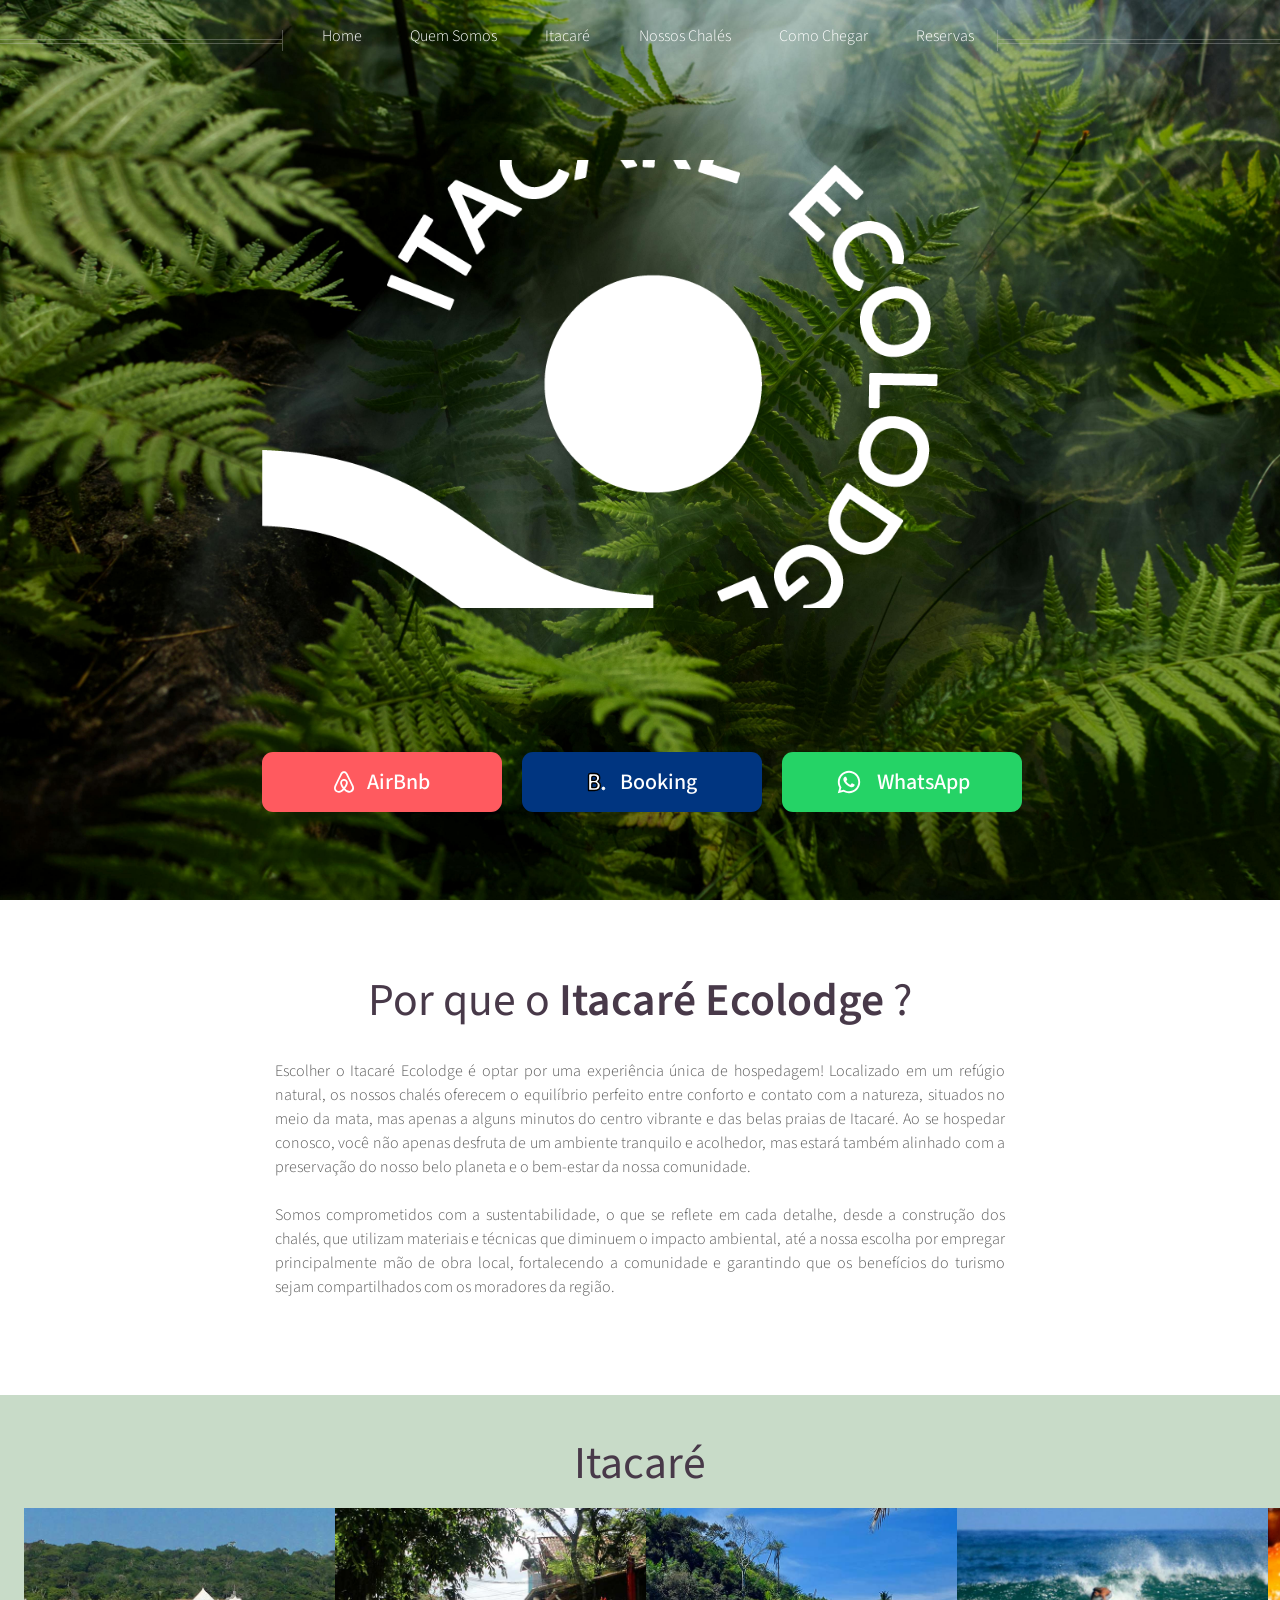
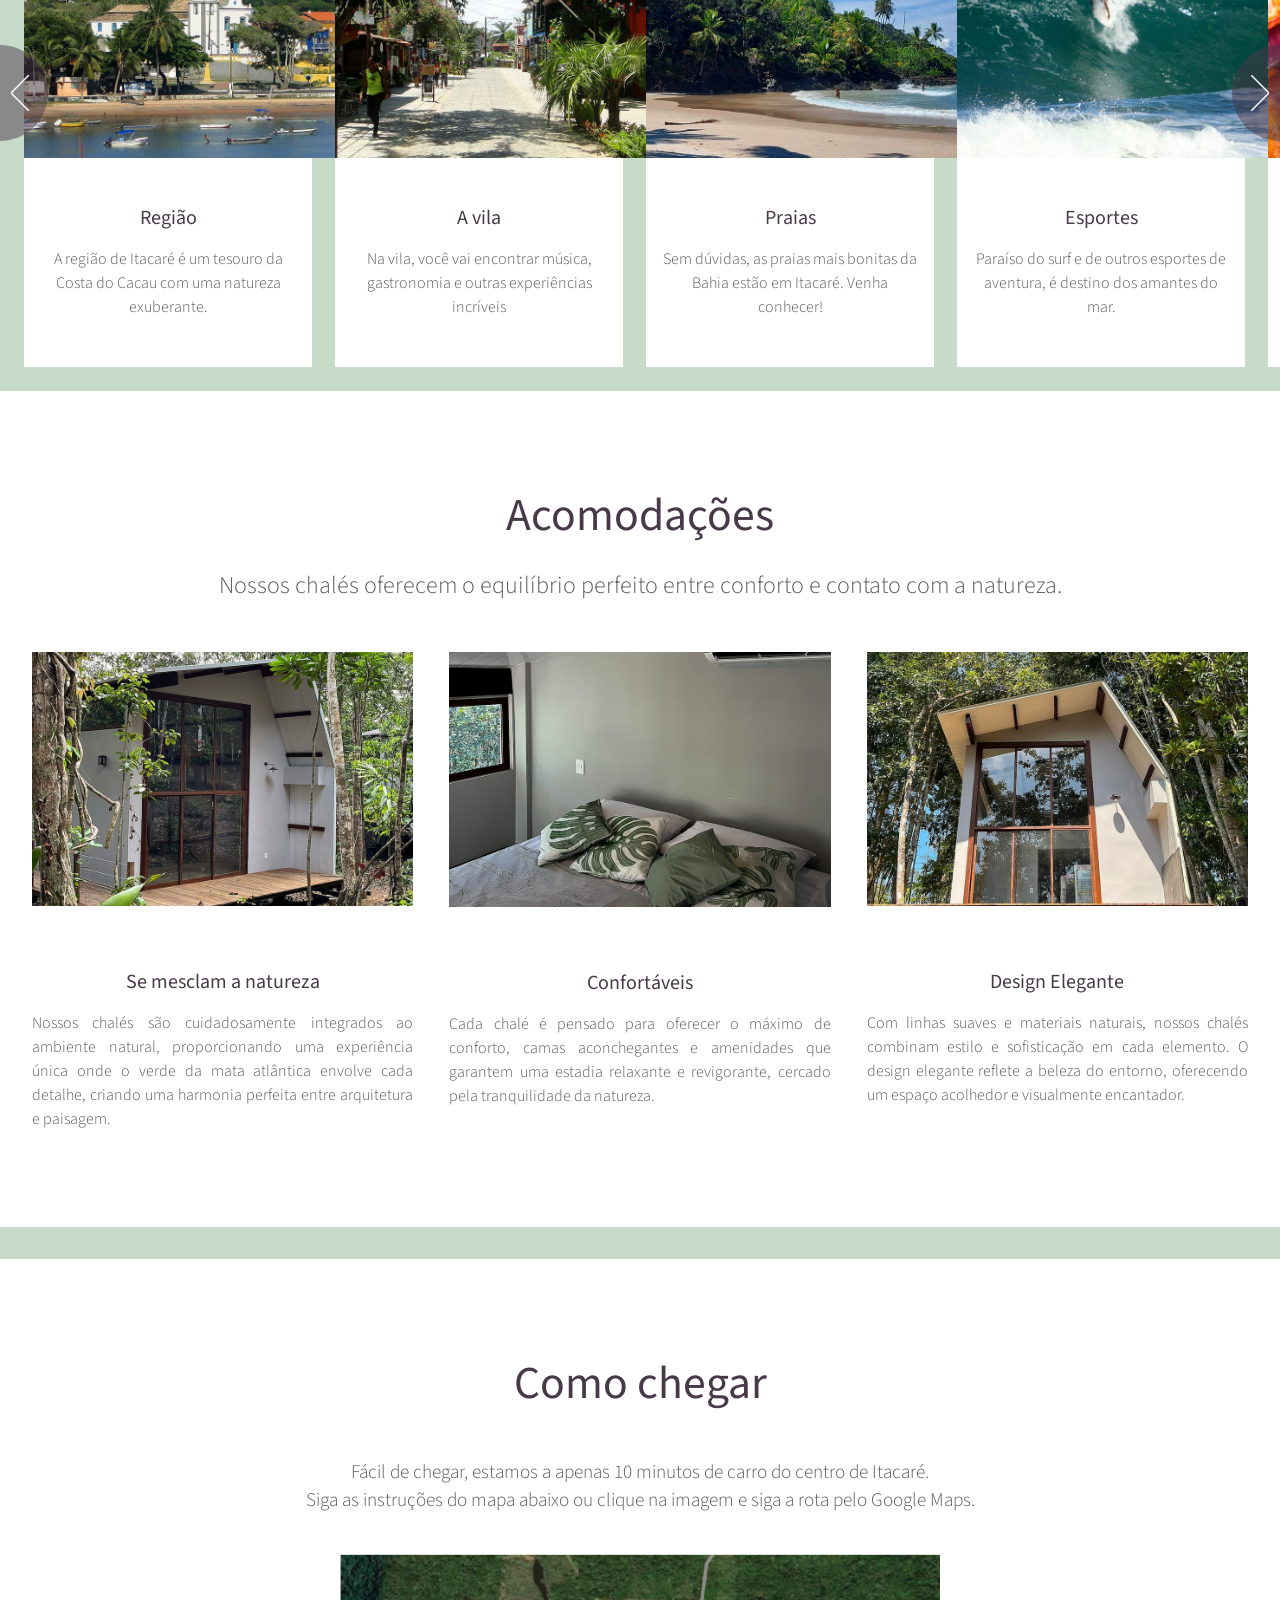
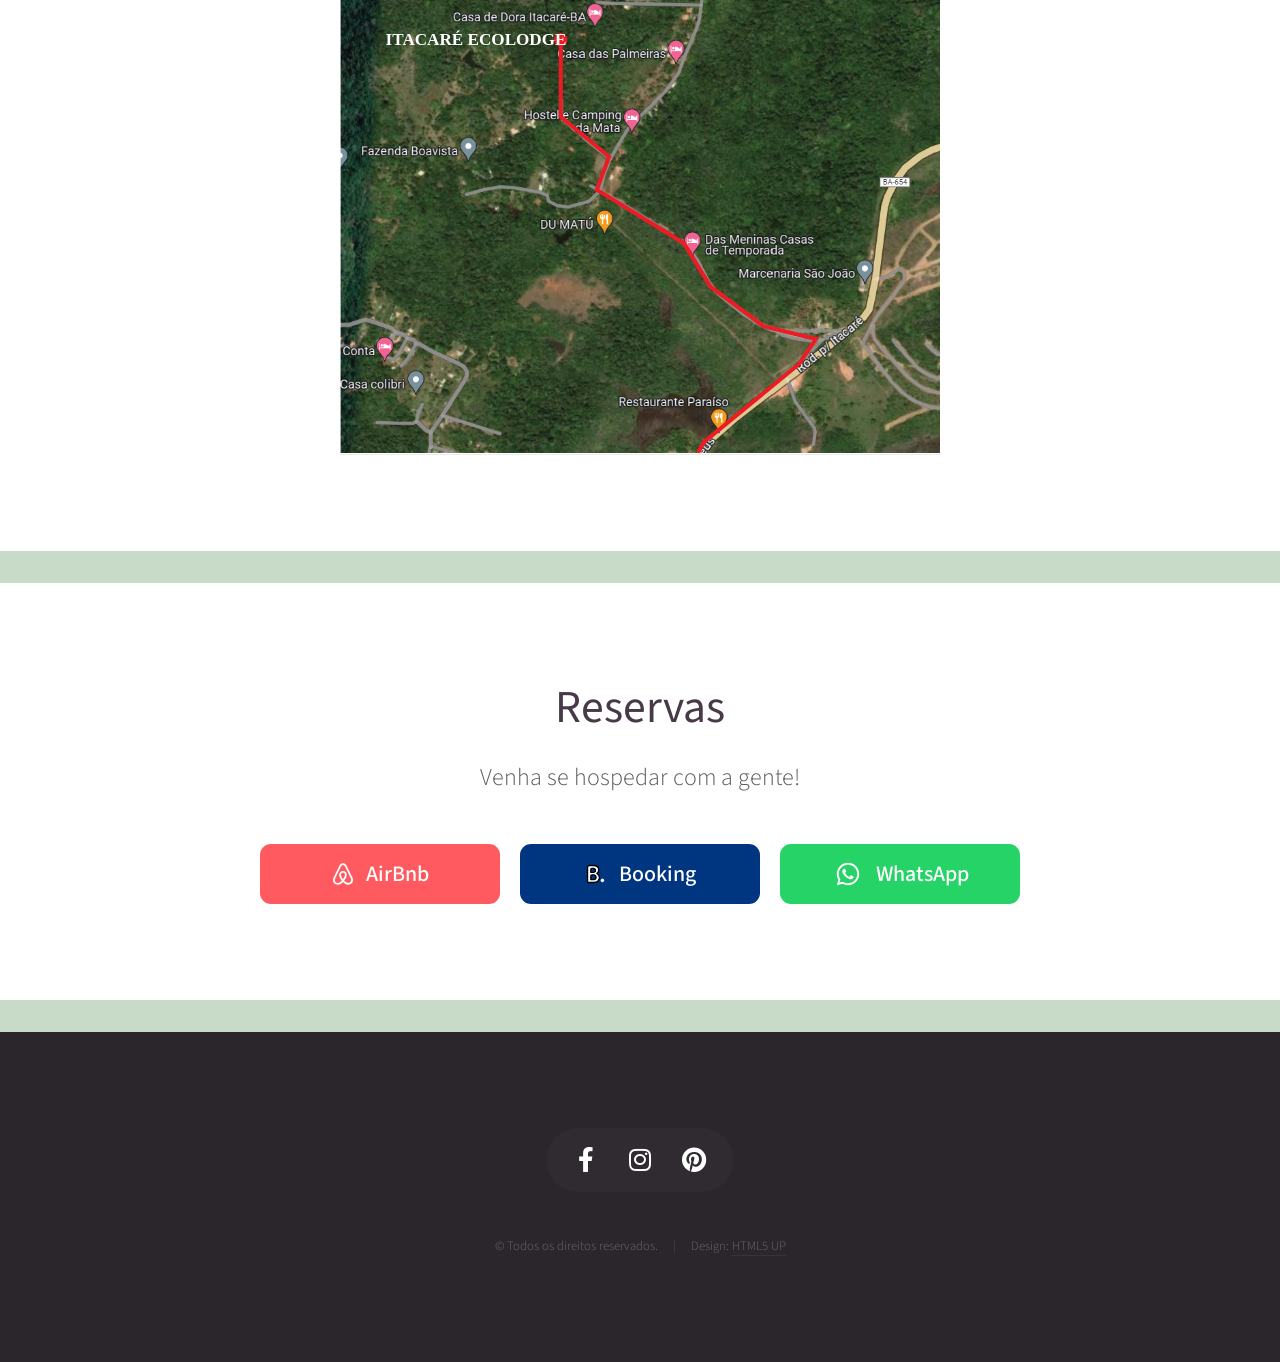
==== index.html @ 95504ebf "feature: added all buttons to the reservas section" ====
<!DOCTYPE HTML>
<!--
	Helios by HTML5 UP
	html5up.net | @ajlkn
	Free for personal and commercial use under the CCA 3.0 license (html5up.net/license)
-->
<html>
	<head>
		<meta charset="utf-8" />
    <meta name="viewport" content="width=device-width, initial-scale=1, user-scalable=no" />
    
    <!-- Metatags Open Graph -->
    <meta property="og:title" content="Itacaré Ecolodge" />
    <meta property="og:description" content="Dentro da mata, ao lado das praias mais lindas da Bahia." />
    <meta property="og:image" content="https://www.itacareecolodge.com.br/images/preview-image.jpg" />
    <meta property="og:url" content="https://www.itacareecolodge.com.br/" />
    <meta property="og:type" content="website" />
    
    <!-- Metatags SEO -->
    <meta name="description" content="Dentro da mata, ao lado das praias mais lindas da Bahia. Venha conhecer o Itacaré Ecolodge." />
    <meta name="keywords" content="Itacaré, Ecolodge, Bahia, praias, natureza, turismo" />
    <meta name="author" content="Itacaré Ecolodge" />
    
    <!-- Favicon -->
    <link rel="icon" type="image/svg+xml" href="images/favicon.png">
    
    <!-- CSS -->
    <link rel="stylesheet" href="assets/css/main.css" />
    <noscript><link rel="stylesheet" href="assets/css/noscript.css" /></noscript>
    
    <!-- Title -->
    <title>Itacaré Ecolodge</title>
	</head>
	<body class="homepage is-preload">
		<div id="page-wrapper">

			<!-- Header -->
				<div id="header">

					<!-- Inner -->
						<div class="inner">
							<header>
								<img src="images/logo.png" alt="Your Image" class="main-logo">
								<!-- <h1><a href="index.html" id="logo">Itacaré Ecolodge</a></h1>
								<hr />
								<p>Seu lugar na selva, a minutos da cidade.</p> -->
								<div class="cta-block">
									<a href="https://www.airbnb.com/p/itacareecolodge" class="button airbnb" target="_blank"><img src="images/airbnb3.svg" alt="Airbnb" class="button-icon">AirBnb</a>
									<a href="https://www.booking.com/hotel/br/itacare-ecolodge.pt-br.html" class="button booking" target="_blank"><img src="images/booking2.svg" alt="Booking" class="button-icon">Booking</a>
									<a href="https://wa.me/5573999429945" class="button whatsapp" target="_blank"><img src="images/whatsapp.svg" alt="WhatsApp" class="button-icon">WhatsApp</a>
								</div>
							</header>
						</div>

					<!-- Nav -->
						<nav id="nav">
							<ul>
								<li><a href="index.html">Home</a></li>
								<li><a href="#banner">Quem Somos</a></li>
								<li><a href="#itacare">Itacaré</a></li>
								<li><a href="#features">Nossos Chalés</a></li>
								<li><a href="#como-chegar">Como Chegar</a></li>
								<li><a href="#reservas">Reservas</a></li>
							</ul>
						</nav>

				</div>

			<!-- Banner -->
				<section id="banner">
					<header>
						<h2>Por que o <strong>Itacaré Ecolodge </strong>?</h2>
					</header>
					<p>
						Escolher o Itacaré Ecolodge é optar por uma experiência única de hospedagem! Localizado em um refúgio natural, os nossos chalés oferecem o equilíbrio perfeito entre conforto e contato com a natureza, situados no meio da mata, mas apenas a alguns minutos do centro vibrante e das belas praias de Itacaré. Ao se hospedar conosco, você não apenas desfruta de um ambiente tranquilo e acolhedor, mas estará também alinhado com a preservação do nosso belo planeta e o bem-estar da nossa comunidade.
					</p>
					<p>
						Somos comprometidos com a sustentabilidade, o que se reflete em cada detalhe, desde a construção dos chalés, que utilizam materiais e técnicas que diminuem o impacto ambiental, até a nossa escolha por empregar principalmente mão de obra local, fortalecendo a comunidade e garantindo que os benefícios do turismo sejam compartilhados com os moradores da região.
					</p>
				</section>

			<!-- Carousel -->
				<section class="carousel" id="itacare">
					<header>
						<h2>Itacaré</h2>
					</header>

					<div class="reel">

						<article>
							<div class="image featured"><img src="images/itacare1.jpg" alt="" /></div>
							<header>
								<h3><a href="#">Região</a></h3>
							</header>
							<p>A região de Itacaré é um tesouro da Costa do Cacau com uma natureza exuberante.</p>
						</article>

						<article>
							<div class="image featured"><img src="images/centro-comercio.jpg" alt="" /></div>
							<header>
								<h3><a href="#">A vila</a></h3>
							</header>
							<p>Na vila, você vai encontrar música, gastronomia e outras experiências incríveis</p>
						</article>

						<article>
							<div class="image featured"><img src="images/praias.jpg" alt="" /></div>
							<header>
								<h3><a href="#">Praias</a></h3>
							</header>
							<p>Sem dúvidas, as praias mais bonitas da Bahia estão em Itacaré. Venha conhecer!</p>
						</article>

						<article>
							<div class="image featured"><img src="images/surf.jpg" alt="" /></div>
							<header>
								<h3><a href="#">Esportes</a></h3>
							</header>
							<p>Paraíso do surf e de outros esportes de aventura, é destino dos amantes do mar.</p>
						</article>

						<article>
							<div class="image featured"><img src="images/itacare-food.jpg" alt="" /></div>
							<header>
								<h3><a href="#">Comidas</a></h3>
							</header>
							<p>Itacaré oferece o melhor da comida local e internacional em espaços aconchegantes.<br/></p>
						</article>

						<article>
							<div class="image featured"><img src="images/cachoeiras.jpg" alt="" /></div>
							<header>
								<h3><a href="#">Aventura</a></h3>
							</header>
							<p>Trilhas e cachoeiras para curtir a natureza e se refrescar no paraíso tropical de Itacaré.</p>
						</article>

					</div>
				</section>

			<!-- Features -->
				<div class="wrapper style1" id="chales">

					<section id="features" class="container special">
						<header>
							<h2>Acomodações</h2>
							<p>Nossos chalés oferecem o equilíbrio perfeito entre conforto e contato com a natureza. </p>
						</header>
						<div class="row">
							<article class="col-4 col-12-mobile special">
								<a href="#" class="image featured"><img src="images/tiny-house-1.jpg" alt="" /></a>
								<header>
									<h3><a href="#">Se mesclam a natureza</a></h3>
								</header>
								<p>
									Nossos chalés são cuidadosamente integrados ao ambiente natural, proporcionando uma experiência única onde o verde da mata atlântica envolve cada detalhe, criando uma harmonia perfeita entre arquitetura e paisagem.
								</p>
							</article>
							<article class="col-4 col-12-mobile special">
								<a href="#" class="image featured"><img src="images/tiny-house-3.jpg" alt="" /></a>
								<header>
									<h3><a href="#">Confortáveis</a></h3>
								</header>
								<p>
									Cada chalé é pensado para oferecer o máximo de conforto, camas aconchegantes e amenidades que garantem uma estadia relaxante e revigorante, cercado pela tranquilidade da natureza.
								</p>
							</article>
							<article class="col-4 col-12-mobile special">
								<a href="#" class="image featured"><img src="images/tiny-house-0.jpg" alt="" /></a>
								<header>
									<h3><a href="#">Design Elegante</a></h3>
								</header>
								<p>
									Com linhas suaves e materiais naturais, nossos chalés combinam estilo e sofisticação em cada elemento. O design elegante reflete a beleza do entorno, oferecendo um espaço acolhedor e visualmente encantador.
								</p>
							</article>
						</div>
					</section>

				</div>

			<!-- Location -->
			<div class="wrapper style1">
				<section id="como-chegar" class="container special">
						<header>
								<h2>Como chegar</h2>
								<p>Fácil de chegar, estamos a apenas 10 minutos de carro do centro de Itacaré. <br/>
									Siga as instruções do mapa abaixo ou clique na imagem e siga a rota pelo Google Maps.</p>
						</header>

						<div class="map-container">
							<a href="https://maps.app.goo.gl/SNUxs1BvnjAdcmV9A" target="_blank">
								<img src="images/mapa.svg" alt="Como Chegar">
							</a>
								<!-- <iframe src="https://www.google.com/maps/embed?pb=!1m18!1m12!1m3!1d3866.370432568788!2d-39.00153969078532!3d-14.289896749607909!2m3!1f0!2f0!3f0!3m2!1i1024!2i768!4f13.1!3m3!1m2!1s0x739356f5602dce7%3A0xaf91d2b11887c6!2sModerna%20Jungle%20Villa%20e%20piscina!5e0!3m2!1sen!2ses!4v1719931146220!5m2!1sen!2ses" style="border:0;" allowfullscreen="" loading="lazy" referrerpolicy="no-referrer-when-downgrade"></iframe> -->
						</div>
				</section>
			</div>

			<!-- Stay with us-->
			<div class="wrapper style1">
				<section id="reservas" class="container special">
					<header>
							<h2>Reservas</h2>
							<p>Venha se hospedar com a gente!</p>
					</header>					
					<div class="cta-block">
						<a href="https://www.airbnb.com.br/rooms/1299977691478190947?guests=1&adults=1&s=67&unique_share_id=3fc18589-d7d4-4914-b47b-d7b5cb65d932" class="button airbnb" target="_blank"><img src="images/airbnb3.svg" alt="Booking" class="button-icon">AirBnb</a>
						<a href="https://www.booking.com/hotel/br/itacare-ecolodge.pt-br.html" class="button booking" target="_blank"><img src="images/booking2.svg" alt="Booking" class="button-icon">Booking</a>
						<a href="https://wa.me/5573999429945" class="button whatsapp" target="_blank"><img src="images/whatsapp.svg" alt="WhatsApp" class="button-icon">WhatsApp</a>
					</div>
				</section>
			</div>


			<!-- Footer -->
				<div id="footer">
					<div class="container">
						<div class="row">
							<div class="col-12">

								<!-- Contact -->
									<section class="contact">
										<!-- <header>
											<h3>O que esrá esperando?</h3>
										</header>
										<p>Venha ficar conosco e aproveitar Itacaré.</p> -->
										<ul class="icons">
											<li><a href="#" class="icon brands fa-facebook-f"><span class="label">Facebook</span></a></li>
											<li><a href="#" class="icon brands fa-instagram"><span class="label">Instagram</span></a></li>
											<li><a href="#" class="icon brands fa-pinterest"><span class="label">Pinterest</span></a></li>
										</ul>
									</section>

								<!-- Copyright -->
									<div class="copyright">
										<ul class="menu">
											<li>&copy; Todos os direitos reservados.</li><li>Design: <a href="http://html5up.net">HTML5 UP</a></li>
										</ul>
									</div>
							</div>

						</div>
					</div>
				</div>

		</div>

		<!-- Scripts -->
			<script src="assets/js/jquery.min.js"></script>
			<script src="assets/js/jquery.dropotron.min.js"></script>
			<script src="assets/js/jquery.scrolly.min.js"></script>
			<script src="assets/js/jquery.scrollex.min.js"></script>
			<script src="assets/js/browser.min.js"></script>
			<script src="assets/js/breakpoints.min.js"></script>
			<script src="assets/js/util.js"></script>
			<script src="assets/js/main.js"></script>

	</body>
</html>
---- assets/css/main.css ----
@import url("https://fonts.googleapis.com/css?family=Source+Sans+Pro:300,300italic,400,400italic,600");
@import url("fontawesome-all.min.css");

/*
	Helios by HTML5 UP
	html5up.net | @ajlkn
	Free for personal and commercial use under the CCA 3.0 license (html5up.net/license)
*/

html, body, div, span, applet, object,
iframe, h1, h2, h3, h4, h5, h6, p, blockquote,
pre, a, abbr, acronym, address, big, cite,
code, del, dfn, em, img, ins, kbd, q, s, samp,
small, strike, strong, sub, sup, tt, var, b,
u, i, center, dl, dt, dd, ol, ul, li, fieldset,
form, label, legend, table, caption, tbody,
tfoot, thead, tr, th, td, article, aside,
canvas, details, embed, figure, figcaption,
footer, header, hgroup, menu, nav, output, ruby,
section, summary, time, mark, audio, video {
	margin: 0;
	padding: 0;
	border: 0;
	font-size: 100%;
	font: inherit;
	vertical-align: baseline;}

article, aside, details, figcaption, figure,
footer, header, hgroup, menu, nav, section {
	display: block;}

body {
	line-height: 1;
}

ol, ul {
	list-style: none;
}

blockquote, q {
	quotes: none;
}

	blockquote:before, blockquote:after, q:before, q:after {
		content: '';
		content: none;
	}

table {
	border-collapse: collapse;
	border-spacing: 0;
}

body {
	-webkit-text-size-adjust: none;
}

mark {
	background-color: transparent;
	color: inherit;
}

input::-moz-focus-inner {
	border: 0;
	padding: 0;
}

input, select, textarea {
	-moz-appearance: none;
	-webkit-appearance: none;
	-ms-appearance: none;
	appearance: none;
}

/* Basic */

	html {
		box-sizing: border-box;
	}

	*, *:before, *:after {
		box-sizing: inherit;
	}

	body {
		/* background: #f0f4f4; */
		background: #C8DBC8;
		color: #5b5b5b;
		font-size: 15pt;
		line-height: 1.85em;
		font-family: 'Source Sans Pro', sans-serif;
		font-weight: 300;
	}

		body.is-preload *, body.is-preload *:before, body.is-preload *:after {
			-moz-animation: none !important;
			-webkit-animation: none !important;
			-ms-animation: none !important;
			animation: none !important;
			-moz-transition: none !important;
			-webkit-transition: none !important;
			-ms-transition: none !important;
			transition: none !important;
		}

	input, textarea, select {
		font-size: 15pt;
		line-height: 1.85em;
		font-family: 'Source Sans Pro', sans-serif;
		font-weight: 300;
	}

	h1, h2, h3, h4, h5, h6 {
		font-weight: 400;
		color: #483949;
		line-height: 1.25em;
	}

	h1 a, h2 a, h3 a, h4 a, h5 a, h6 a {
		color: inherit;
		text-decoration: none;
		border-bottom-color: transparent;
	}

	h1 strong, h2 strong, h3 strong, h4 strong, h5 strong, h6 strong {
		font-weight: 600;
	}

	h2 {
		font-size: 2.85em;
	}

	h3 {
		font-size: 1.25em;
	}

	h4 {
		font-size: 1em;
		margin: 0 0 0.25em 0;
	}

	strong, b {
		font-weight: 400;
		color: #483949;
	}

	em, i {
		font-style: italic;
	}

	a {
		color: inherit;
		border-bottom: solid 1px rgba(128, 128, 128, 0.15);
		text-decoration: none;
		-moz-transition: background-color 0.35s ease-in-out, color 0.35s ease-in-out, border-bottom-color 0.35s ease-in-out;
		-webkit-transition: background-color 0.35s ease-in-out, color 0.35s ease-in-out, border-bottom-color 0.35s ease-in-out;
		-ms-transition: background-color 0.35s ease-in-out, color 0.35s ease-in-out, border-bottom-color 0.35s ease-in-out;
		transition: background-color 0.35s ease-in-out, color 0.35s ease-in-out, border-bottom-color 0.35s ease-in-out;
	}

		a:hover {
			color: #ef8376;
			border-bottom-color: transparent;
		}

	sub {
		position: relative;
		top: 0.5em;
		font-size: 0.8em;
	}

	sup {
		position: relative;
		top: -0.5em;
		font-size: 0.8em;
	}

	blockquote {
		border-left: solid 0.5em #ddd;
		padding: 1em 0 1em 2em;
		font-style: italic;
	}

	p, ul, ol, dl, table {
		margin-bottom: 1em;
	}

	p {
		text-align: justify;
	}

	br.clear {
		clear: both;
	}

	hr {
		position: relative;
		display: block;
		border: 0;
		top: 4.5em;
		margin-bottom: 9em;
		height: 6px;
		border-top: solid 1px rgba(128, 128, 128, 0.2);
		border-bottom: solid 1px rgba(128, 128, 128, 0.2);
	}

		hr:before, hr:after {
			content: '';
			position: absolute;
			top: -8px;
			display: block;
			width: 1px;
			height: 21px;
			background: rgba(128, 128, 128, 0.2);
		}

		hr:before {
			left: -1px;
		}

		hr:after {
			right: -1px;
		}

	.timestamp {
		color: rgba(128, 128, 128, 0.75);
		font-size: 0.8em;
	}

/* Container */

	.container {
		margin: 0 auto;
		max-width: 100%;
		width: 1400px;
	}

		@media screen and (max-width: 1680px) {

			.container {
				width: 1200px;
			}

		}

		@media screen and (max-width: 1280px) {

			.container {
				width: 100%;
			}

		}

		@media screen and (max-width: 960px) {

			.container {
				width: 100%;
			}

		}

		@media screen and (max-width: 840px) {

			.container {
				width: 100%;
			}

		}

		@media screen and (max-width: 736px) {

			.container {
				width: 100%;
			}

		}

/* Row */

	.row {
		display: flex;
		flex-wrap: wrap;
		box-sizing: border-box;
		align-items: stretch;
	}

		.row > * {
			box-sizing: border-box;
		}

		.row.gtr-uniform > * > :last-child {
			margin-bottom: 0;
		}

		.row.aln-left {
			justify-content: flex-start;
		}

		.row.aln-center {
			justify-content: center;
		}

		.row.aln-right {
			justify-content: flex-end;
		}

		.row.aln-top {
			align-items: flex-start;
		}

		.row.aln-middle {
			align-items: center;
		}

		.row.aln-bottom {
			align-items: flex-end;
		}

		.row > .imp {
			order: -1;
		}

		.row > .col-1 {
			width: 8.33333%;
		}

		.row > .off-1 {
			margin-left: 8.33333%;
		}

		.row > .col-2 {
			width: 16.66667%;
		}

		.row > .off-2 {
			margin-left: 16.66667%;
		}

		.row > .col-3 {
			width: 25%;
		}

		.row > .off-3 {
			margin-left: 25%;
		}

		.row > .col-4 {
			width: 33.33333%;
		}

		.row > .off-4 {
			margin-left: 33.33333%;
		}

		.row > .col-5 {
			width: 41.66667%;
		}

		.row > .off-5 {
			margin-left: 41.66667%;
		}

		.row > .col-6 {
			width: 50%;
		}

		.row > .off-6 {
			margin-left: 50%;
		}

		.row > .col-7 {
			width: 58.33333%;
		}

		.row > .off-7 {
			margin-left: 58.33333%;
		}

		.row > .col-8 {
			width: 66.66667%;
		}

		.row > .off-8 {
			margin-left: 66.66667%;
		}

		.row > .col-9 {
			width: 75%;
		}

		.row > .off-9 {
			margin-left: 75%;
		}

		.row > .col-10 {
			width: 83.33333%;
		}

		.row > .off-10 {
			margin-left: 83.33333%;
		}

		.row > .col-11 {
			width: 91.66667%;
		}

		.row > .off-11 {
			margin-left: 91.66667%;
		}

		.row > .col-12 {
			width: 100%;
		}

		.row > .off-12 {
			margin-left: 100%;
		}

		.row.gtr-0 {
			margin-top: 0px;
			margin-left: 0px;
		}

			.row.gtr-0 > * {
				padding: 0px 0 0 0px;
			}

			.row.gtr-0.gtr-uniform {
				margin-top: 0px;
			}

				.row.gtr-0.gtr-uniform > * {
					padding-top: 0px;
				}

		.row.gtr-25 {
			margin-top: -10px;
			margin-left: -10px;
		}

			.row.gtr-25 > * {
				padding: 10px 0 0 10px;
			}

			.row.gtr-25.gtr-uniform {
				margin-top: -10px;
			}

				.row.gtr-25.gtr-uniform > * {
					padding-top: 10px;
				}

		.row.gtr-50 {
			margin-top: -20px;
			margin-left: -20px;
		}

			.row.gtr-50 > * {
				padding: 20px 0 0 20px;
			}

			.row.gtr-50.gtr-uniform {
				margin-top: -20px;
			}

				.row.gtr-50.gtr-uniform > * {
					padding-top: 20px;
				}

		.row {
			margin-top: -40px;
			margin-left: -40px;
		}

			.row > * {
				padding: 40px 0 0 40px;
			}

			.row.gtr-uniform {
				margin-top: -40px;
			}

				.row.gtr-uniform > * {
					padding-top: 40px;
				}

		.row.gtr-150 {
			margin-top: -60px;
			margin-left: -60px;
		}

			.row.gtr-150 > * {
				padding: 60px 0 0 60px;
			}

			.row.gtr-150.gtr-uniform {
				margin-top: -60px;
			}

				.row.gtr-150.gtr-uniform > * {
					padding-top: 60px;
				}

		.row.gtr-200 {
			margin-top: -80px;
			margin-left: -80px;
		}

			.row.gtr-200 > * {
				padding: 80px 0 0 80px;
			}

			.row.gtr-200.gtr-uniform {
				margin-top: -80px;
			}

				.row.gtr-200.gtr-uniform > * {
					padding-top: 80px;
				}

		@media screen and (max-width: 1680px) {

			.row {
				display: flex;
				flex-wrap: wrap;
				box-sizing: border-box;
				align-items: stretch;
			}

				.row > * {
					box-sizing: border-box;
				}

				.row.gtr-uniform > * > :last-child {
					margin-bottom: 0;
				}

				.row.aln-left {
					justify-content: flex-start;
				}

				.row.aln-center {
					justify-content: center;
				}

				.row.aln-right {
					justify-content: flex-end;
				}

				.row.aln-top {
					align-items: flex-start;
				}

				.row.aln-middle {
					align-items: center;
				}

				.row.aln-bottom {
					align-items: flex-end;
				}

				.row > .imp-wide {
					order: -1;
				}

				.row > .col-1-wide {
					width: 8.33333%;
				}

				.row > .off-1-wide {
					margin-left: 8.33333%;
				}

				.row > .col-2-wide {
					width: 16.66667%;
				}

				.row > .off-2-wide {
					margin-left: 16.66667%;
				}

				.row > .col-3-wide {
					width: 25%;
				}

				.row > .off-3-wide {
					margin-left: 25%;
				}

				.row > .col-4-wide {
					width: 33.33333%;
				}

				.row > .off-4-wide {
					margin-left: 33.33333%;
				}

				.row > .col-5-wide {
					width: 41.66667%;
				}

				.row > .off-5-wide {
					margin-left: 41.66667%;
				}

				.row > .col-6-wide {
					width: 50%;
				}

				.row > .off-6-wide {
					margin-left: 50%;
				}

				.row > .col-7-wide {
					width: 58.33333%;
				}

				.row > .off-7-wide {
					margin-left: 58.33333%;
				}

				.row > .col-8-wide {
					width: 66.66667%;
				}

				.row > .off-8-wide {
					margin-left: 66.66667%;
				}

				.row > .col-9-wide {
					width: 75%;
				}

				.row > .off-9-wide {
					margin-left: 75%;
				}

				.row > .col-10-wide {
					width: 83.33333%;
				}

				.row > .off-10-wide {
					margin-left: 83.33333%;
				}

				.row > .col-11-wide {
					width: 91.66667%;
				}

				.row > .off-11-wide {
					margin-left: 91.66667%;
				}

				.row > .col-12-wide {
					width: 100%;
				}

				.row > .off-12-wide {
					margin-left: 100%;
				}

				.row.gtr-0 {
					margin-top: 0px;
					margin-left: 0px;
				}

					.row.gtr-0 > * {
						padding: 0px 0 0 0px;
					}

					.row.gtr-0.gtr-uniform {
						margin-top: 0px;
					}

						.row.gtr-0.gtr-uniform > * {
							padding-top: 0px;
						}

				.row.gtr-25 {
					margin-top: -10px;
					margin-left: -10px;
				}

					.row.gtr-25 > * {
						padding: 10px 0 0 10px;
					}

					.row.gtr-25.gtr-uniform {
						margin-top: -10px;
					}

						.row.gtr-25.gtr-uniform > * {
							padding-top: 10px;
						}

				.row.gtr-50 {
					margin-top: -20px;
					margin-left: -20px;
				}

					.row.gtr-50 > * {
						padding: 20px 0 0 20px;
					}

					.row.gtr-50.gtr-uniform {
						margin-top: -20px;
					}

						.row.gtr-50.gtr-uniform > * {
							padding-top: 20px;
						}

				.row {
					margin-top: -40px;
					margin-left: -40px;
				}

					.row > * {
						padding: 40px 0 0 40px;
					}

					.row.gtr-uniform {
						margin-top: -40px;
					}

						.row.gtr-uniform > * {
							padding-top: 40px;
						}

				.row.gtr-150 {
					margin-top: -60px;
					margin-left: -60px;
				}

					.row.gtr-150 > * {
						padding: 60px 0 0 60px;
					}

					.row.gtr-150.gtr-uniform {
						margin-top: -60px;
					}

						.row.gtr-150.gtr-uniform > * {
							padding-top: 60px;
						}

				.row.gtr-200 {
					margin-top: -80px;
					margin-left: -80px;
				}

					.row.gtr-200 > * {
						padding: 80px 0 0 80px;
					}

					.row.gtr-200.gtr-uniform {
						margin-top: -80px;
					}

						.row.gtr-200.gtr-uniform > * {
							padding-top: 80px;
						}

		}

		@media screen and (max-width: 1280px) {

			.row {
				display: flex;
				flex-wrap: wrap;
				box-sizing: border-box;
				align-items: stretch;
			}

				.row > * {
					box-sizing: border-box;
				}

				.row.gtr-uniform > * > :last-child {
					margin-bottom: 0;
				}

				.row.aln-left {
					justify-content: flex-start;
				}

				.row.aln-center {
					justify-content: center;
				}

				.row.aln-right {
					justify-content: flex-end;
				}

				.row.aln-top {
					align-items: flex-start;
				}

				.row.aln-middle {
					align-items: center;
				}

				.row.aln-bottom {
					align-items: flex-end;
				}

				.row > .imp-normal {
					order: -1;
				}

				.row > .col-1-normal {
					width: 8.33333%;
				}

				.row > .off-1-normal {
					margin-left: 8.33333%;
				}

				.row > .col-2-normal {
					width: 16.66667%;
				}

				.row > .off-2-normal {
					margin-left: 16.66667%;
				}

				.row > .col-3-normal {
					width: 25%;
				}

				.row > .off-3-normal {
					margin-left: 25%;
				}

				.row > .col-4-normal {
					width: 33.33333%;
				}

				.row > .off-4-normal {
					margin-left: 33.33333%;
				}

				.row > .col-5-normal {
					width: 41.66667%;
				}

				.row > .off-5-normal {
					margin-left: 41.66667%;
				}

				.row > .col-6-normal {
					width: 50%;
				}

				.row > .off-6-normal {
					margin-left: 50%;
				}

				.row > .col-7-normal {
					width: 58.33333%;
				}

				.row > .off-7-normal {
					margin-left: 58.33333%;
				}

				.row > .col-8-normal {
					width: 66.66667%;
				}

				.row > .off-8-normal {
					margin-left: 66.66667%;
				}

				.row > .col-9-normal {
					width: 75%;
				}

				.row > .off-9-normal {
					margin-left: 75%;
				}

				.row > .col-10-normal {
					width: 83.33333%;
				}

				.row > .off-10-normal {
					margin-left: 83.33333%;
				}

				.row > .col-11-normal {
					width: 91.66667%;
				}

				.row > .off-11-normal {
					margin-left: 91.66667%;
				}

				.row > .col-12-normal {
					width: 100%;
				}

				.row > .off-12-normal {
					margin-left: 100%;
				}

				.row.gtr-0 {
					margin-top: 0px;
					margin-left: 0px;
				}

					.row.gtr-0 > * {
						padding: 0px 0 0 0px;
					}

					.row.gtr-0.gtr-uniform {
						margin-top: 0px;
					}

						.row.gtr-0.gtr-uniform > * {
							padding-top: 0px;
						}

				.row.gtr-25 {
					margin-top: -9px;
					margin-left: -9px;
				}

					.row.gtr-25 > * {
						padding: 9px 0 0 9px;
					}

					.row.gtr-25.gtr-uniform {
						margin-top: -9px;
					}

						.row.gtr-25.gtr-uniform > * {
							padding-top: 9px;
						}

				.row.gtr-50 {
					margin-top: -18px;
					margin-left: -18px;
				}

					.row.gtr-50 > * {
						padding: 18px 0 0 18px;
					}

					.row.gtr-50.gtr-uniform {
						margin-top: -18px;
					}

						.row.gtr-50.gtr-uniform > * {
							padding-top: 18px;
						}

				.row {
					margin-top: -36px;
					margin-left: -36px;
				}

					.row > * {
						padding: 36px 0 0 36px;
					}

					.row.gtr-uniform {
						margin-top: -36px;
					}

						.row.gtr-uniform > * {
							padding-top: 36px;
						}

				.row.gtr-150 {
					margin-top: -54px;
					margin-left: -54px;
				}

					.row.gtr-150 > * {
						padding: 54px 0 0 54px;
					}

					.row.gtr-150.gtr-uniform {
						margin-top: -54px;
					}

						.row.gtr-150.gtr-uniform > * {
							padding-top: 54px;
						}

				.row.gtr-200 {
					margin-top: -72px;
					margin-left: -72px;
				}

					.row.gtr-200 > * {
						padding: 72px 0 0 72px;
					}

					.row.gtr-200.gtr-uniform {
						margin-top: -72px;
					}

						.row.gtr-200.gtr-uniform > * {
							padding-top: 72px;
						}

		}

		@media screen and (max-width: 960px) {

			.row {
				display: flex;
				flex-wrap: wrap;
				box-sizing: border-box;
				align-items: stretch;
			}

				.row > * {
					box-sizing: border-box;
				}

				.row.gtr-uniform > * > :last-child {
					margin-bottom: 0;
				}

				.row.aln-left {
					justify-content: flex-start;
				}

				.row.aln-center {
					justify-content: center;
				}

				.row.aln-right {
					justify-content: flex-end;
				}

				.row.aln-top {
					align-items: flex-start;
				}

				.row.aln-middle {
					align-items: center;
				}

				.row.aln-bottom {
					align-items: flex-end;
				}

				.row > .imp-narrow {
					order: -1;
				}

				.row > .col-1-narrow {
					width: 8.33333%;
				}

				.row > .off-1-narrow {
					margin-left: 8.33333%;
				}

				.row > .col-2-narrow {
					width: 16.66667%;
				}

				.row > .off-2-narrow {
					margin-left: 16.66667%;
				}

				.row > .col-3-narrow {
					width: 25%;
				}

				.row > .off-3-narrow {
					margin-left: 25%;
				}

				.row > .col-4-narrow {
					width: 33.33333%;
				}

				.row > .off-4-narrow {
					margin-left: 33.33333%;
				}

				.row > .col-5-narrow {
					width: 41.66667%;
				}

				.row > .off-5-narrow {
					margin-left: 41.66667%;
				}

				.row > .col-6-narrow {
					width: 50%;
				}

				.row > .off-6-narrow {
					margin-left: 50%;
				}

				.row > .col-7-narrow {
					width: 58.33333%;
				}

				.row > .off-7-narrow {
					margin-left: 58.33333%;
				}

				.row > .col-8-narrow {
					width: 66.66667%;
				}

				.row > .off-8-narrow {
					margin-left: 66.66667%;
				}

				.row > .col-9-narrow {
					width: 75%;
				}

				.row > .off-9-narrow {
					margin-left: 75%;
				}

				.row > .col-10-narrow {
					width: 83.33333%;
				}

				.row > .off-10-narrow {
					margin-left: 83.33333%;
				}

				.row > .col-11-narrow {
					width: 91.66667%;
				}

				.row > .off-11-narrow {
					margin-left: 91.66667%;
				}

				.row > .col-12-narrow {
					width: 100%;
				}

				.row > .off-12-narrow {
					margin-left: 100%;
				}

				.row.gtr-0 {
					margin-top: 0px;
					margin-left: 0px;
				}

					.row.gtr-0 > * {
						padding: 0px 0 0 0px;
					}

					.row.gtr-0.gtr-uniform {
						margin-top: 0px;
					}

						.row.gtr-0.gtr-uniform > * {
							padding-top: 0px;
						}

				.row.gtr-25 {
					margin-top: -8px;
					margin-left: -8px;
				}

					.row.gtr-25 > * {
						padding: 8px 0 0 8px;
					}

					.row.gtr-25.gtr-uniform {
						margin-top: -8px;
					}

						.row.gtr-25.gtr-uniform > * {
							padding-top: 8px;
						}

				.row.gtr-50 {
					margin-top: -16px;
					margin-left: -16px;
				}

					.row.gtr-50 > * {
						padding: 16px 0 0 16px;
					}

					.row.gtr-50.gtr-uniform {
						margin-top: -16px;
					}

						.row.gtr-50.gtr-uniform > * {
							padding-top: 16px;
						}

				.row {
					margin-top: -32px;
					margin-left: -32px;
				}

					.row > * {
						padding: 32px 0 0 32px;
					}

					.row.gtr-uniform {
						margin-top: -32px;
					}

						.row.gtr-uniform > * {
							padding-top: 32px;
						}

				.row.gtr-150 {
					margin-top: -48px;
					margin-left: -48px;
				}

					.row.gtr-150 > * {
						padding: 48px 0 0 48px;
					}

					.row.gtr-150.gtr-uniform {
						margin-top: -48px;
					}

						.row.gtr-150.gtr-uniform > * {
							padding-top: 48px;
						}

				.row.gtr-200 {
					margin-top: -64px;
					margin-left: -64px;
				}

					.row.gtr-200 > * {
						padding: 64px 0 0 64px;
					}

					.row.gtr-200.gtr-uniform {
						margin-top: -64px;
					}

						.row.gtr-200.gtr-uniform > * {
							padding-top: 64px;
						}

		}

		@media screen and (max-width: 840px) {

			.row {
				display: flex;
				flex-wrap: wrap;
				box-sizing: border-box;
				align-items: stretch;
			}

				.row > * {
					box-sizing: border-box;
				}

				.row.gtr-uniform > * > :last-child {
					margin-bottom: 0;
				}

				.row.aln-left {
					justify-content: flex-start;
				}

				.row.aln-center {
					justify-content: center;
				}

				.row.aln-right {
					justify-content: flex-end;
				}

				.row.aln-top {
					align-items: flex-start;
				}

				.row.aln-middle {
					align-items: center;
				}

				.row.aln-bottom {
					align-items: flex-end;
				}

				.row > .imp-narrower {
					order: -1;
				}

				.row > .col-1-narrower {
					width: 8.33333%;
				}

				.row > .off-1-narrower {
					margin-left: 8.33333%;
				}

				.row > .col-2-narrower {
					width: 16.66667%;
				}

				.row > .off-2-narrower {
					margin-left: 16.66667%;
				}

				.row > .col-3-narrower {
					width: 25%;
				}

				.row > .off-3-narrower {
					margin-left: 25%;
				}

				.row > .col-4-narrower {
					width: 33.33333%;
				}

				.row > .off-4-narrower {
					margin-left: 33.33333%;
				}

				.row > .col-5-narrower {
					width: 41.66667%;
				}

				.row > .off-5-narrower {
					margin-left: 41.66667%;
				}

				.row > .col-6-narrower {
					width: 50%;
				}

				.row > .off-6-narrower {
					margin-left: 50%;
				}

				.row > .col-7-narrower {
					width: 58.33333%;
				}

				.row > .off-7-narrower {
					margin-left: 58.33333%;
				}

				.row > .col-8-narrower {
					width: 66.66667%;
				}

				.row > .off-8-narrower {
					margin-left: 66.66667%;
				}

				.row > .col-9-narrower {
					width: 75%;
				}

				.row > .off-9-narrower {
					margin-left: 75%;
				}

				.row > .col-10-narrower {
					width: 83.33333%;
				}

				.row > .off-10-narrower {
					margin-left: 83.33333%;
				}

				.row > .col-11-narrower {
					width: 91.66667%;
				}

				.row > .off-11-narrower {
					margin-left: 91.66667%;
				}

				.row > .col-12-narrower {
					width: 100%;
				}

				.row > .off-12-narrower {
					margin-left: 100%;
				}

				.row.gtr-0 {
					margin-top: 0px;
					margin-left: 0px;
				}

					.row.gtr-0 > * {
						padding: 0px 0 0 0px;
					}

					.row.gtr-0.gtr-uniform {
						margin-top: 0px;
					}

						.row.gtr-0.gtr-uniform > * {
							padding-top: 0px;
						}

				.row.gtr-25 {
					margin-top: -8px;
					margin-left: -8px;
				}

					.row.gtr-25 > * {
						padding: 8px 0 0 8px;
					}

					.row.gtr-25.gtr-uniform {
						margin-top: -8px;
					}

						.row.gtr-25.gtr-uniform > * {
							padding-top: 8px;
						}

				.row.gtr-50 {
					margin-top: -16px;
					margin-left: -16px;
				}

					.row.gtr-50 > * {
						padding: 16px 0 0 16px;
					}

					.row.gtr-50.gtr-uniform {
						margin-top: -16px;
					}

						.row.gtr-50.gtr-uniform > * {
							padding-top: 16px;
						}

				.row {
					margin-top: -32px;
					margin-left: -32px;
				}

					.row > * {
						padding: 32px 0 0 32px;
					}

					.row.gtr-uniform {
						margin-top: -32px;
					}

						.row.gtr-uniform > * {
							padding-top: 32px;
						}

				.row.gtr-150 {
					margin-top: -48px;
					margin-left: -48px;
				}

					.row.gtr-150 > * {
						padding: 48px 0 0 48px;
					}

					.row.gtr-150.gtr-uniform {
						margin-top: -48px;
					}

						.row.gtr-150.gtr-uniform > * {
							padding-top: 48px;
						}

				.row.gtr-200 {
					margin-top: -64px;
					margin-left: -64px;
				}

					.row.gtr-200 > * {
						padding: 64px 0 0 64px;
					}

					.row.gtr-200.gtr-uniform {
						margin-top: -64px;
					}

						.row.gtr-200.gtr-uniform > * {
							padding-top: 64px;
						}

		}

		@media screen and (max-width: 736px) {

			.row {
				display: flex;
				flex-wrap: wrap;
				box-sizing: border-box;
				align-items: stretch;
			}

				.row > * {
					box-sizing: border-box;
				}

				.row.gtr-uniform > * > :last-child {
					margin-bottom: 0;
				}

				.row.aln-left {
					justify-content: flex-start;
				}

				.row.aln-center {
					justify-content: center;
				}

				.row.aln-right {
					justify-content: flex-end;
				}

				.row.aln-top {
					align-items: flex-start;
				}

				.row.aln-middle {
					align-items: center;
				}

				.row.aln-bottom {
					align-items: flex-end;
				}

				.row > .imp-mobile {
					order: -1;
				}

				.row > .col-1-mobile {
					width: 8.33333%;
				}

				.row > .off-1-mobile {
					margin-left: 8.33333%;
				}

				.row > .col-2-mobile {
					width: 16.66667%;
				}

				.row > .off-2-mobile {
					margin-left: 16.66667%;
				}

				.row > .col-3-mobile {
					width: 25%;
				}

				.row > .off-3-mobile {
					margin-left: 25%;
				}

				.row > .col-4-mobile {
					width: 33.33333%;
				}

				.row > .off-4-mobile {
					margin-left: 33.33333%;
				}

				.row > .col-5-mobile {
					width: 41.66667%;
				}

				.row > .off-5-mobile {
					margin-left: 41.66667%;
				}

				.row > .col-6-mobile {
					width: 50%;
				}

				.row > .off-6-mobile {
					margin-left: 50%;
				}

				.row > .col-7-mobile {
					width: 58.33333%;
				}

				.row > .off-7-mobile {
					margin-left: 58.33333%;
				}

				.row > .col-8-mobile {
					width: 66.66667%;
				}

				.row > .off-8-mobile {
					margin-left: 66.66667%;
				}

				.row > .col-9-mobile {
					width: 75%;
				}

				.row > .off-9-mobile {
					margin-left: 75%;
				}

				.row > .col-10-mobile {
					width: 83.33333%;
				}

				.row > .off-10-mobile {
					margin-left: 83.33333%;
				}

				.row > .col-11-mobile {
					width: 91.66667%;
				}

				.row > .off-11-mobile {
					margin-left: 91.66667%;
				}

				.row > .col-12-mobile {
					width: 100%;
				}

				.row > .off-12-mobile {
					margin-left: 100%;
				}

				.row.gtr-0 {
					margin-top: 0px;
					margin-left: 0px;
				}

					.row.gtr-0 > * {
						padding: 0px 0 0 0px;
					}

					.row.gtr-0.gtr-uniform {
						margin-top: 0px;
					}

						.row.gtr-0.gtr-uniform > * {
							padding-top: 0px;
						}

				.row.gtr-25 {
					margin-top: -5px;
					margin-left: -5px;
				}

					.row.gtr-25 > * {
						padding: 5px 0 0 5px;
					}

					.row.gtr-25.gtr-uniform {
						margin-top: -5px;
					}

						.row.gtr-25.gtr-uniform > * {
							padding-top: 5px;
						}

				.row.gtr-50 {
					margin-top: -10px;
					margin-left: -10px;
				}

					.row.gtr-50 > * {
						padding: 10px 0 0 10px;
					}

					.row.gtr-50.gtr-uniform {
						margin-top: -10px;
					}

						.row.gtr-50.gtr-uniform > * {
							padding-top: 10px;
						}

				.row {
					margin-top: -20px;
					margin-left: -20px;
				}

					.row > * {
						padding: 20px 0 0 20px;
					}

					.row.gtr-uniform {
						margin-top: -20px;
					}

						.row.gtr-uniform > * {
							padding-top: 20px;
						}

				.row.gtr-150 {
					margin-top: -30px;
					margin-left: -30px;
				}

					.row.gtr-150 > * {
						padding: 30px 0 0 30px;
					}

					.row.gtr-150.gtr-uniform {
						margin-top: -30px;
					}

						.row.gtr-150.gtr-uniform > * {
							padding-top: 30px;
						}

				.row.gtr-200 {
					margin-top: -40px;
					margin-left: -40px;
				}

					.row.gtr-200 > * {
						padding: 40px 0 0 40px;
					}

					.row.gtr-200.gtr-uniform {
						margin-top: -40px;
					}

						.row.gtr-200.gtr-uniform > * {
							padding-top: 40px;
						}

		}

/* Sections/Article */

	section, article {
		margin-bottom: 3em;
	}

		section > :last-child, section:last-child, article > :last-child, article:last-child {
			margin-bottom: 0;
		}

		section.special > header, section.special > footer, article.special > header, article.special > footer {
			text-align: center;
		}

	.row > section, .row > article {
		margin-bottom: 0;
	}

	header {
		margin: 0 0 1em 0;
	}

		header > p {
			display: block;
			font-size: 1.5em;
			margin: 1em 0 2em 0;
			line-height: 1.5em;
			text-align: inherit;
		}

	footer {
		margin: 2.5em 0 0 0;
	}

/* Image */

	.image {
		position: relative;
		display: inline-block;
		border: 0;
		outline: 0;
	}

		.image img {
			display: block;
			width: 100%;
		}

		.image.fit {
			display: block;
			width: 100%;
		}

		.image.featured {
			display: block;
			width: 100%;
			margin: 0 0 4em 0;
		}

		.image.left {
			float: left;
			margin: 0 2em 2em 0;
		}

		.image.centered {
			display: block;
			margin: 0 0 2em 0;
		}

			.image.centered img {
				margin: 0 auto;
				width: auto;
			}

/* List */

	ul {
		list-style: disc;
		padding-left: 1em;
	}

		ul li {
			padding-left: 0.5em;
		}

	ol {
		list-style: decimal;
		padding-left: 1.25em;
	}

		ol li {
			padding-left: 0.25em;
		}

/* Actions */

	ul.actions {
		margin: 3em 0 0 0;
		list-style: none;
		padding-left: 0;
	}

		form ul.actions {
			margin-top: 0;
		}

		ul.actions li {
			display: inline-block;
			margin: 0 0.75em 0 0.75em;
			padding-left: 0;
		}

			ul.actions li:first-child {
				margin-left: 0;
			}

			ul.actions li:last-child {
				margin-right: 0;
			}

/* Divided */

	ul.divided {
		list-style: none;
		padding-left: 0;
	}

		ul.divided li {
			border-top: solid 1px rgba(128, 128, 128, 0.2);
			padding-top: 1.5em;
			margin-top: 1.5em;
			padding-left: 0;
		}

			ul.divided li:first-child {
				border-top: 0;
				padding-top: 0;
				margin-top: 0;
			}

/* Menu */

	ul.menu {
		height: 1em;
		line-height: 1em;
		list-style: none;
		padding-left: 0;
	}

		ul.menu li {
			display: inline-block;
			border-left: solid 1px rgba(128, 128, 128, 0.2);
			padding-left: 1.25em;
			margin-left: 1.25em;
		}

			ul.menu li:first-child {
				border-left: 0;
				padding-left: 0;
				margin-left: 0;
			}

/* Icons */

	ul.icons {
		position: relative;
		background: rgba(128, 128, 128, 0.05);
		border-radius: 4em;
		display: inline-block;
		padding: 0.35em 0.75em 0.35em 0.75em;
		font-size: 1.25em;
		cursor: default;
		list-style: none;
	}

		ul.icons li {
			display: inline-block;
			padding-left: 0;
		}

			ul.icons li a {
				display: inline-block;
				background: none;
				width: 2.5em;
				height: 2.5em;
				line-height: 2.5em;
				text-align: center;
				border-radius: 100%;
				border: 0;
				color: inherit;
			}

				ul.icons li a:hover {
					color: #ef8376;
				}

/* Form */

	form label {
		display: block;
		font-weight: 400;
		color: #483949;
		margin: 0 0 1em 0;
	}

	form input[type="text"],
	form input[type="email"],
	form input[type="password"],
	form select,
	form textarea {
		-webkit-appearance: none;
		display: block;
		border: 0;
		background: #fafafa;
		width: 100%;
		border-radius: 0.5em;
		border: solid 1px #E5E5E5;
		padding: 1em;
		-moz-transition: background-color 0.35s ease-in-out, border-color 0.35s ease-in-out;
		-webkit-transition: background-color 0.35s ease-in-out, border-color 0.35s ease-in-out;
		-ms-transition: background-color 0.35s ease-in-out, border-color 0.35s ease-in-out;
		transition: background-color 0.35s ease-in-out, border-color 0.35s ease-in-out;
	}

		form input[type="text"]:focus,
		form input[type="email"]:focus,
		form input[type="password"]:focus,
		form select:focus,
		form textarea:focus {
			background: #fff;
			border-color: #df7366;
		}

	form input[type="text"],
	form input[type="email"],
	form input[type="password"],
	form select {
		line-height: 1em;
	}

	form textarea {
		min-height: 9em;
	}

	form ::-webkit-input-placeholder {
		color: #555 !important;
	}

	form :-moz-placeholder {
		color: #555 !important;
	}

	form ::-moz-placeholder {
		color: #555 !important;
	}

	form :-ms-input-placeholder {
		color: #555 !important;
	}

	form ::-moz-focus-inner {
		border: 0;
	}

/* Table */

	table {
		width: 100%;
	}

		table.default {
			width: 100%;
		}

			table.default tbody tr {
				border-top: solid 1px #e5e5e5;
			}

				table.default tbody tr:first-child {
					border-top: 0;
				}

				table.default tbody tr:nth-child(2n+1) {
					background: #fafafa;
				}

			table.default td {
				padding: 0.5em 1em 0.5em 1em;
			}

			table.default th {
				text-align: left;
				font-weight: 400;
				padding: 0.5em 1em 0.5em 1em;
			}

			table.default thead {
				border-bottom: solid 2px #e5e5e5;
			}

			table.default tfoot {
				border-top: solid 2px #e5e5e5;
			}

/* Button */

	input[type="button"],
	input[type="submit"],
	input[type="reset"],
	button,
	.button {
		position: relative;
		display: inline-block;
		background: #df7366;
		color: #fff;
		text-align: center;
		border-radius: 0.5em;
		text-decoration: none;
		padding: 0.65em 3em 0.65em 3em;
		border: 0;
		cursor: pointer;
		outline: 0;
		font-weight: 300;
		-moz-transition: background-color 0.35s ease-in-out, color 0.35s ease-in-out, border-bottom-color 0.35s ease-in-out;
		-webkit-transition: background-color 0.35s ease-in-out, color 0.35s ease-in-out, border-bottom-color 0.35s ease-in-out;
		-ms-transition: background-color 0.35s ease-in-out, color 0.35s ease-in-out, border-bottom-color 0.35s ease-in-out;
		transition: background-color 0.35s ease-in-out, color 0.35s ease-in-out, border-bottom-color 0.35s ease-in-out;
	}


		/* Airbnb Button */
		.button.airbnb {
			background: #FF5A5F; /* Airbnb's color */
			display: flex;
			align-items: center;
			justify-content: center;
			font-size: 22px;
			width: 240px;
			font-weight: 500;
		}

		.button.airbnb:hover {
			background: #E5484D;
		}

		/* Booking Button */
		.button.booking {
			background: #003580; /* Booking's color */
			display: flex;
			align-items: center;
			justify-content: center;
			font-size: 22px;
			width: 240px;
			font-weight: 500;
		}

		.button.booking:hover {
			background: #002960;
		}

		/* WhatsApp Button */
		.button.whatsapp {
			background: #25D366; /* or #20ba5a; */
			display: flex;
			align-items: center;
			justify-content: center;
			font-size: 22px;
			width: 240px;
			font-weight: 500;
			color: #fff;
		}

		.button.whatsapp:hover {
			background: #1ebe57;
		}

		.button .button-icon {
			width: 22px;
			height: auto;
			margin-right: 12px; /* Space between icon and text */
		}

		.button.whatsapp .button-icon {
			width: 32px;
		}

		input[type="button"]:hover,
		input[type="submit"]:hover,
		input[type="reset"]:hover,
		button:hover,
		.button:hover {
			color: #fff;
			background: #ef8376;
		}

		input[type="button"].alt,
		input[type="submit"].alt,
		input[type="reset"].alt,
		button.alt,
		.button.alt {
			background: #2B252C;
		}

			input[type="button"].alt:hover,
			input[type="submit"].alt:hover,
			input[type="reset"].alt:hover,
			button.alt:hover,
			.button.alt:hover {
				background: #3B353C;
			}

/* Post */

	.post.stub {
		text-align: center;
	}

		.post.stub header {
			margin: 0;
		}

/* Icons */

	.icon {
		text-decoration: none;
		text-decoration: none;
	}

		.icon:before {
			-moz-osx-font-smoothing: grayscale;
			-webkit-font-smoothing: antialiased;
			display: inline-block;
			font-style: normal;
			font-variant: normal;
			text-rendering: auto;
			line-height: 1;
			text-transform: none !important;
			font-family: 'Font Awesome 5 Free';
			font-weight: 400;
		}

		.icon:before {
			line-height: inherit;
			font-size: 1.25em;
		}

		.icon > .label {
			display: none;
		}

		.icon.solid:before {
			font-weight: 900;
		}

		.icon.brands:before {
			font-family: 'Font Awesome 5 Brands';
		}

		.icon.circled {
			position: relative;
			display: inline-block;
			background: #2b252c;
			color: #fff;
			border-radius: 100%;
			width: 3em;
			height: 3em;
			line-height: 3em;
			text-align: center;
			font-size: 1.25em;
		}

			header .icon.circled {
				margin: 0 0 2em 0;
			}

/* Wrapper */

	.wrapper {
		background: #fff;
		margin: 0 0 2em 0;
		padding: 6em 0 6em 0;
	}

		.wrapper.style2 {
			padding-top: 0;
		}

/* Header */

	#header {
		position: relative;
		background-image: url("../../images/header.jpg");
		background-size: cover;
		background-position: center center;
		background-attachment: fixed;
		color: #fff;
		text-align: center;
		padding: 7.5em 0 2em 0;
		cursor: default;
	}

		#header:before {
			content: '';
			display: inline-block;
			vertical-align: middle;
			height: 100%;
		}

		#header .inner {
			position: relative;
			z-index: 1;
			margin: 0;
			display: inline-block;
			vertical-align: middle;
		}

		#header header {
			/* display: inline-block; */
				display: flex;
				flex-direction: column;
				justify-content: space-around;
    		height: 80vh;
		}

			#header header > p {
				font-size: 1.25em;
				margin: 0;
			}

		#header h1 {
			color: #fff;
			font-size: 3em;
			line-height: 1em;
		}

			#header h1 a {
				color: inherit;
			}

			#header .cta-block {
				display: flex;
				gap: 20px;
				margin-top: 2em;
				flex-direction: row;
				justify-content: center; /* Center the buttons horizontally */
		}

		/* #header .button {
			display: inline-block;
			border-radius: 100%;
			width: 4.5em;
			height: 4.5em;
			line-height: 4.5em;
			text-align: center;
			font-size: 1.25em;
			padding: 0;
		} */

		#header hr {
			top: 1.5em;
			margin-bottom: 3em;
			border-bottom-color: rgba(192, 192, 192, 0.35);
			box-shadow: inset 0 1px 0 0 rgba(192, 192, 192, 0.35);
		}

			#header hr:before, #header hr:after {
				background: rgba(192, 192, 192, 0.35);
			}

		#header footer {
			margin: 1em 0 0 0;
		}

		.main-logo {
			display: block;
			margin-right: 5.2em;
			margin-bottom: 2.8em;
			height: 28em; /* Fixed height */
			object-fit: cover; /* Ensure the image covers the whole area */
		}
	

	body.homepage #header {
		height: 100vh;
		min-height: 50em;
	}

		body.homepage #header h1 {
			font-size: 4em;
		}

		/* Animação do banner */
		body.homepage #header:after {
			content: '';
			background: #1C0920;
			display: block;
			position: absolute;
			left: 0;
			top: 0;
			width: 100%;
			height: 100%;
			opacity: 0;
			-moz-transition: opacity 1.5s ease-in-out;
			-webkit-transition: opacity 1.5s ease-in-out;
			-ms-transition: opacity 1.5s ease-in-out;
			transition: opacity 1.5s ease-in-out;
			-moz-transition-delay: 0.2s;
			-webkit-transition-delay: 0.2s;
			-ms-transition-delay: 0.2s;
			transition-delay: 0.2s;
		}

	body.homepage.is-preload #header:after {
		opacity: 1;
	}

/* Nav */

	#nav {
		position: absolute;
		top: 0;
		left: 0;
		width: 100%;
		text-align: center;
		padding: 1.5em 0 1.5em 0;
		z-index: 1;
		overflow: hidden;
	}

		#nav > ul {
			line-height: 0px;
			position: relative;
			display: inline-block;
			margin: 0;
			height: 21px;
			border-left: solid 1px rgba(192, 192, 192, 0.35);
			border-right: solid 1px rgba(192, 192, 192, 0.35);
		}

			#nav > ul:before, #nav > ul:after {
				content: '';
				display: block;
				width: 300%;
				position: absolute;
				top: 50%;
				margin-top: -2px;
				height: 5px;
				border-top: solid 1px rgba(192, 192, 192, 0.35);
				border-bottom: solid 1px rgba(192, 192, 192, 0.35);
			}

			#nav > ul:before {
				left: 100%;
				margin-left: 1px;
			}

			#nav > ul:after {
				right: 100%;
				margin-right: 1px;
			}

			#nav > ul > li {
				display: inline-block;
				margin: -9px 0.5em 0 0.5em;
				border-radius: 0.5em;
				padding: 0.85em;
				border: solid 1px transparent;
				-moz-transition: color 0.35s ease-in-out, border-color 0.35s ease-in-out;
				-webkit-transition: color 0.35s ease-in-out, border-color 0.35s ease-in-out;
				-ms-transition: color 0.35s ease-in-out, border-color 0.35s ease-in-out;
				transition: color 0.35s ease-in-out, border-color 0.35s ease-in-out;
			}

				#nav > ul > li.active {
					border-color: rgba(192, 192, 192, 0.35);
				}

				#nav > ul > li > a, #nav > ul > li > span {
					display: block;
					color: inherit;
					text-decoration: none;
					border: 0;
					outline: 0;
				}

				#nav > ul > li > ul {
					display: none;
				}

	.dropotron {
		background: rgba(255, 255, 255, 0.975);
		padding: 1em 1.25em 1em 1.25em;
		line-height: 1em;
		height: auto;
		text-align: left;
		border-radius: 0.5em;
		box-shadow: 0 0.15em 0.25em 0 rgba(0, 0, 0, 0.25);
		min-width: 12em;
		margin-top: -1em;
		list-style: none;
	}

		.dropotron li {
			border-top: solid 1px rgba(128, 128, 128, 0.2);
			color: #5b5b5b;
			padding-left: 0;
		}

			.dropotron li:first-child {
				border-top: 0;
			}

			.dropotron li:hover {
				color: #ef8376;
			}

			.dropotron li a, .dropotron li span {
				display: block;
				border: 0;
				padding: 0.5em 0 0.5em 0;
				-moz-transition: color 0.35s ease-in-out;
				-webkit-transition: color 0.35s ease-in-out;
				-ms-transition: color 0.35s ease-in-out;
				transition: color 0.35s ease-in-out;
			}

		.dropotron.level-0 {
			margin-top: 2em;
			font-size: 0.9em;
		}

			.dropotron.level-0:before {
				content: '';
				position: absolute;
				left: 50%;
				top: -0.7em;
				margin-left: -0.75em;
				border-bottom: solid 0.75em rgba(255, 255, 255, 0.975);
				border-left: solid 0.75em rgba(64, 64, 64, 0);
				border-right: solid 0.75em rgba(64, 64, 64, 0);
			}

/* Banner */

	#banner {
		background: #fff;
		text-align: center;
		padding: 4.5em 0 4.5em 0;
		margin-bottom: 0;
	}

		#banner header h2 {
			margin-bottom: 30px;
		}

		#banner p {
			margin-bottom: 0;
			width: 60%;
			margin: 24px auto;
			text-align: justify;
		}

/* Content */

	#content > hr {
		top: 3em;
		margin-bottom: 6em;
	}

	#content > section {
		margin-bottom: 0;
	}

/* Sidebar */

	#sidebar > hr {
		top: 3em;
		margin-bottom: 6em;
	}

		#sidebar > hr.first {
			display: none;
		}

	#sidebar > section {
		margin-bottom: 0;
	}

/* Main */

	#main {
		margin-bottom: 0;
	}

		#main section:first-of-type {
			padding-top: 2em;
		}

/* Footer */

	#footer {
		position: relative;
		overflow: hidden;
		padding: 6em 0 6em 0;
		background: #2b252c;
		color: #fff;
	}

		#footer .icon.circled {
			background: #fff;
			color: #2b252c;
		}

		#footer header {
			text-align: center;
			cursor: default;
		}

		#footer h2, #footer h3, #footer h4, #footer h5, #footer h6 {
			color: #fff;
		}

		#footer .contact {
			text-align: center;
		}

			#footer .contact p {
				text-align: center;
				margin: 0 0 3em 0;
			}

		#footer .copyright {
			text-align: center;
			color: rgba(128, 128, 128, 0.75);
			font-size: 0.8em;
			cursor: default;
		}

			#footer .copyright a {
				color: rgba(128, 128, 128, 0.75);
			}

				#footer .copyright a:hover {
					color: rgba(212, 212, 212, 0.85);
				}

/* Carousel */

	.carousel {
		position: relative;
		overflow: hidden;
		padding: 2em 0 2em 0;
		margin-bottom: 0;
	}

		.carousel header {
			margin-top: 1em;
			text-align: center;
		}

		.carousel .forward, .carousel .backward {
			position: absolute;
			top: 50%;
			width: 6em;
			height: 12em;
			margin-top: -6em;
			cursor: pointer;
		}

			.carousel .forward:before, .carousel .backward:before {
				content: '';
				display: block;
				width: 6em;
				height: 6em;
				border-radius: 100%;
				background-color: rgba(72, 57, 73, 0.5);
				position: absolute;
				top: 50%;
				margin-top: -3em;
				-moz-transition: background-color 0.35s ease-in-out;
				-webkit-transition: background-color 0.35s ease-in-out;
				-o-transition: background-color 0.35s ease-in-out;
				-ms-transition: background-color 0.35s ease-in-out;
				transition: background-color 0.35s ease-in-out;
				-webkit-backface-visibility: hidden;
			}

			.carousel .forward:after, .carousel .backward:after {
				content: '';
				width: 3em;
				height: 3em;
				position: absolute;
				top: 50%;
				margin: -1.5em 0 0 0;
				background: url("images/arrow.svg") no-repeat center center;
			}

			.carousel .forward:hover:before, .carousel .backward:hover:before {
				background-color: rgba(239, 131, 118, 0.75);
			}

		.carousel .forward {
			right: 0;
		}

			.carousel .forward:before {
				right: -3em;
			}

			.carousel .forward:after {
				right: -0.25em;
			}

		.carousel .backward {
			left: 0;
		}

			.carousel .backward:before {
				left: -3em;
			}

			.carousel .backward:after {
				left: -0.25em;
				-moz-transform: scaleX(-1);
				-webkit-transform: scaleX(-1);
				-ms-transform: scaleX(-1);
				transform: scaleX(-1);
			}

		.carousel .reel {
			white-space: nowrap;
			position: relative;
			-webkit-overflow-scrolling: touch;
			padding: 0 2em 0 2em;
		}

		.carousel article {
			display: inline-block;
			width: 18em;
			background: #fff;
			text-align: center;
			padding: 0 1em 3em 1em;
			margin: 0 2em 0 0;
			white-space: normal;
			opacity: 1.0;
			-moz-transition: opacity 0.75s ease-in-out;
			-webkit-transition: opacity 0.75s ease-in-out;
			-ms-transition: opacity 0.75s ease-in-out;
			transition: opacity 0.75s ease-in-out;
		}

			.carousel article.loading {
				opacity: 0;
			}

			/* .carousel article .image {
				position: relative;
				left: -1em;
				top: 0;
				width: auto;
				margin-right: -2em;
				margin-bottom: 3em;
			} */

			.carousel article .image {
				position: relative;
				left: -1em;
				top: 0;
				width: 360px; /* Alterado de auto para 360px */
				height: 250px; /* Adicionada esta linha */
				margin-right: -2em;
				margin-bottom: 3em;
			}
			
			.carousel article .image img {
					width: 100%; /* Garante que a imagem ocupe toda a área do container .image */
					height: 100%; /* Garante que a imagem ocupe toda a área do container .image */
					object-fit: cover; /* Garante que a imagem mantenha o aspecto e preencha o container */
			}

			.carousel article p {
				text-align: center;
			}

/* Location Section */
	#como-chegar {
		background: #fff;
		/* padding: 3em 0; */
		text-align: center;
	}

	#como-chegar header h2 {
		/* font-size: 2.85em; */
		margin-bottom: 1em;
	}

	#como-chegar header p {
		font-size: 1.2em;
		margin-bottom: 2em;
		padding: 0 0.5em;
	}

	.map-container {
		display: flex;
		justify-content: center;
		margin-top: 2em;
	}

	.map-container img {
		display: block;
		height: 500px; /* Fixed height */
		object-fit:contain; /* Ensure the image covers the whole area */
	}

	.map-container iframe {
		width: 100%;
		/* max-width: 600px; */
		height: 550px; 
		border: none;
	}

	/* Stay with us */
	#reservas .cta-block {
		display: flex;
		gap: 20px;
		margin-top: 2em;
		flex-direction: row;
		justify-content: center; /* Center the buttons horizontally */
}

/* Wide */

	@media screen and (max-width: 1680px) {

		/* Basic */

			body, input, textarea, select {
				font-size: 14pt;
				line-height: 1.75em;
			}

		/* Carousel */

			.carousel {
				padding: 1.5em 0 1.5em 0;
			}

				.carousel .reel {
					padding: 0 1.5em 0 1.5em;
				}

				.carousel article {
					width: 18em;
					margin: 0 1.25em 0 0;
				}

	}

/* Normal */

	@media screen and (max-width: 1280px) {

		/* Basic */

			body, input, textarea, select {
				font-size: 12pt;
				line-height: 1.5em;
			}

		/* Wrapper */

			.wrapper {
				padding-left: 2em;
				padding-right: 2em;
			}

		/* Header */

			#header {
				background-attachment: scroll;
			}

				#header .inner {
					padding-left: 2em;
					padding-right: 2em;
				}

		/* Banner */

			#banner {
				padding-left: 2em;
				padding-right: 2em;
			}

		/* Footer */

			#footer {
				padding-left: 2em;
				padding-right: 2em;
			}

	}

/* Narrow */

/* Narrower */

	@media screen and (max-width: 840px) {

		/* Basic */

			body, input, textarea, select {
				font-size: 13pt;
				line-height: 1.65em;
			}

			.tweet {
				text-align: center;
			}

			.timestamp {
				display: block;
				text-align: center;
			}

		/* Footer */

			#footer {
				padding: 4em 2em 4em 2em;
			}

		/* Como Chegar */
		/* #como-chegar {
			padding: 1.5em 0;
		} */

		/* Reservas */
		#reservas .cta-block {
			flex-direction: column;
			align-items: center;
		}

		/* Carousel */

			.carousel {
				padding: 1em 0 2em 0;
			}

				.carousel article {
					width: 18em;
					margin: 0 1em 0 0;
				}

	}

/* Mobile */

	#navPanel, #titleBar {
		display: none;
	}

	@media screen and (max-width: 736px) {

		/* Basic */

			html, body {
				overflow-x: hidden;
			}

			body, input, textarea, select {
				font-size: 12.5pt;
				line-height: 1.5em;
			}

			h2 {
				font-size: 1.75em;
			}

			h3 {
				font-size: 1.25em;
			}

			hr {
				top: 3em;
				margin-bottom: 6em;
			}

		/* Section/Article */

			section, article {
				margin-bottom: 2em;
			}

				section:last-child, article:last-child {
					margin-bottom: 0;
				}

			.row > section, .row > article {
				margin-bottom: 2em;
			}

			header > p {
				font-size: 1.25em;
			}

		/* Image */

			.image.featured {
				margin: 0 0 2em 0;
			}

			.image.left {
				margin: 0 1em 1em 0;
			}

			.image.centered {
				margin: 0 0 1em 0;
			}

			.main-logo {
				margin-right: 2em;
				margin-bottom: 0em;
				height: 12em;
			}

			.map-container a {
				width: 100%;
			}

			.map-container img {
				height: auto;
				width: 100%;
			}

		/* Actions */

			form ul.actions {
				margin-top: 0;
			}

			ul.actions li {
				display: block;
				margin: 0.75em 0 0 0;
			}

				ul.actions li:first-child {
					margin-top: 0;
				}

		/* Menu */

			ul.menu {
				height: auto;
				text-align: center;
			}

				ul.menu li {
					display: block;
					border: 0;
					padding: 0.75em 0 0 0;
					margin: 0;
				}

					ul.menu li:first-child {
						padding-top: 0;
					}

		/* Icons */

			ul.icons {
				font-size: 1em;
				padding: 0.35em 0.5em 0.35em 0.5em;
			}

				ul.icons li a {
					width: 2.25em;
				}

		/* Button */
/* 
			input[type="button"],
			input[type="submit"],
			input[type="reset"],
			button,
			.button {
				display: block;
				padding: 0;
				line-height: 3em;
				width: 100%;
			} */


		/* Nav */

			#page-wrapper {
				-moz-backface-visibility: hidden;
				-webkit-backface-visibility: hidden;
				-ms-backface-visibility: hidden;
				backface-visibility: hidden;
				-moz-transition: -moz-transform 0.5s ease;
				-webkit-transition: -webkit-transform 0.5s ease;
				-ms-transition: -ms-transform 0.5s ease;
				transition: transform 0.5s ease;
				padding-bottom: 1px;
			}

			#navButton {
				-moz-backface-visibility: hidden;
				-webkit-backface-visibility: hidden;
				-ms-backface-visibility: hidden;
				backface-visibility: hidden;
				-moz-transition: -moz-transform 0.5s ease;
				-webkit-transition: -webkit-transform 0.5s ease;
				-ms-transition: -ms-transform 0.5s ease;
				transition: transform 0.5s ease;
				display: block;
				height: 44px;
				left: 0;
				position: fixed;
				top: 0;
				width: 100%;
				z-index: 10001;
			}

				#navButton .toggle {
					text-decoration: none;
					position: absolute;
					left: 0;
					top: 0;
					width: 100%;
					height: 100%;
					border: 0;
					outline: 0;
				}

					#navButton .toggle:before {
						-moz-osx-font-smoothing: grayscale;
						-webkit-font-smoothing: antialiased;
						display: inline-block;
						font-style: normal;
						font-variant: normal;
						text-rendering: auto;
						line-height: 1;
						text-transform: none !important;
						font-family: 'Font Awesome 5 Free';
						font-weight: 900;
					}

					#navButton .toggle:before {
						text-decoration: none;
						font-style: normal;
						content: '\f0c9';
						color: #fff;
						color: rgba(255, 255, 255, 0.75);
						text-align: center;
						display: block;
						font-size: 14px;
						width: 80px;
						height: 30px;
						line-height: 30px;
						position: absolute;
						left: 50%;
						margin-left: -40px;
						background: rgba(132, 128, 136, 0.75);
						border-top: 0;
						border-radius: 0 0 0.35em 0.35em;
					}

			#navPanel {
				-moz-backface-visibility: hidden;
				-webkit-backface-visibility: hidden;
				-ms-backface-visibility: hidden;
				backface-visibility: hidden;
				-moz-transform: translateY(-50vh);
				-webkit-transform: translateY(-50vh);
				-ms-transform: translateY(-50vh);
				transform: translateY(-50vh);
				-moz-transition: -moz-transform 0.5s ease;
				-webkit-transition: -webkit-transform 0.5s ease;
				-ms-transition: -ms-transform 0.5s ease;
				transition: transform 0.5s ease;
				display: block;
				height: 50vh;
				left: 0;
				overflow-y: auto;
				position: fixed;
				top: 0;
				width: 100%;
				z-index: 10002;
				background: #1f1920;
				box-shadow: inset 0px -2px 5px 0px rgba(0, 0, 0, 0.25);
				font-size: 1em;
			}

				#navPanel:before {
					content: '';
					display: block;
					position: absolute;
					left: 0;
					top: 0;
					width: 100%;
					height: 100%;
					/* background: url("../../images/overlay.png"); */
					background-size: 128px 128px;
				}

				#navPanel .link {
					position: relative;
					z-index: 1;
					display: block;
					text-decoration: none;
					padding: 0.5em;
					color: #ddd;
					border: 0;
					border-top: dotted 1px rgba(255, 255, 255, 0.05);
				}

					#navPanel .link:first-child {
						border-top: 0;
					}

					#navPanel .link.depth-0 {
						color: #fff;
						font-weight: 600;
					}

				#navPanel .indent-1 {
					display: inline-block;
					width: 1em;
				}

				#navPanel .indent-2 {
					display: inline-block;
					width: 2em;
				}

				#navPanel .indent-3 {
					display: inline-block;
					width: 3em;
				}

				#navPanel .indent-4 {
					display: inline-block;
					width: 4em;
				}

				#navPanel .indent-5 {
					display: inline-block;
					width: 5em;
				}

				#navPanel .depth-0 {
					color: #fff;
				}

			body.navPanel-visible #page-wrapper {
				-moz-transform: translateY(50vh);
				-webkit-transform: translateY(50vh);
				-ms-transform: translateY(50vh);
				transform: translateY(50vh);
			}

			body.navPanel-visible #navButton {
				-moz-transform: translateY(50vh);
				-webkit-transform: translateY(50vh);
				-ms-transform: translateY(50vh);
				transform: translateY(50vh);
			}

			body.navPanel-visible #navPanel {
				-moz-transform: translateY(0);
				-webkit-transform: translateY(0);
				-ms-transform: translateY(0);
				transform: translateY(0);
			}

		/* Wrapper */

			.wrapper {
				padding: 3em 1em 3em 1em;
			}

		/* Header */

			#header {
				background-attachment: scroll;
				padding: 2.5em 0 0 0;
			}

				#header .inner {
					padding-top: 1.5em;
					padding-left: 1em;
					padding-right: 1em;
				}

				#header header > p {
					font-size: 1em;
				}

				#header h1 {
					font-size: 1.75em;
				}

				#header hr {
					top: 1em;
					margin-bottom: 2.5em;
				}

				#header .cta-block {
					flex-direction: column;
					align-items: center; /* Center the buttons vertically */
				}

			body.homepage #header {
				min-height: 0;
				padding: 5.5em 0 5em 0;
				height: auto;
			}

				body.homepage #header:before {
					display: none;
				}

				body.homepage #header h1 {
					font-size: 2.5em;
				}

		/* Nav */

			#nav {
				display: none;
			}

		/* Banner */

			#banner {
				padding: 3em 2em 3em 2em;
			}

			#banner p {
				width: 90%;
			}

		/* Sidebar */

			#sidebar > hr:first-of-type {
				display: block;
			}

		/* Main */

			#main > header {
				text-align: center;
			}

		/* Footer */

			#footer {
				padding-left: 1em;
				padding-right: 1em;
			}

		/* Carousel */

			.carousel {
				padding: 0.5em 0 1.5em 0;
			}

				.carousel .reel {
					padding: 0 0.5em 0 0.5em;
				}

				.carousel article {
					width: 17em;
					padding-bottom: 2em;
					margin: 0 0.5em 0 0;
				}

					.carousel article .image {
						margin-bottom: 2em;
						width: 17em;
					}

	}
---- assets/css/noscript.css ----
/*
	Helios by HTML5 UP
	html5up.net | @ajlkn
	Free for personal and commercial use under the CCA 3.0 license (html5up.net/license)
*/

/* Carousel */

	.carousel {
		overflow-x: auto;
	}

/* Header */

	body.homepage.is-preload #header:after {
		opacity: 0;
	}
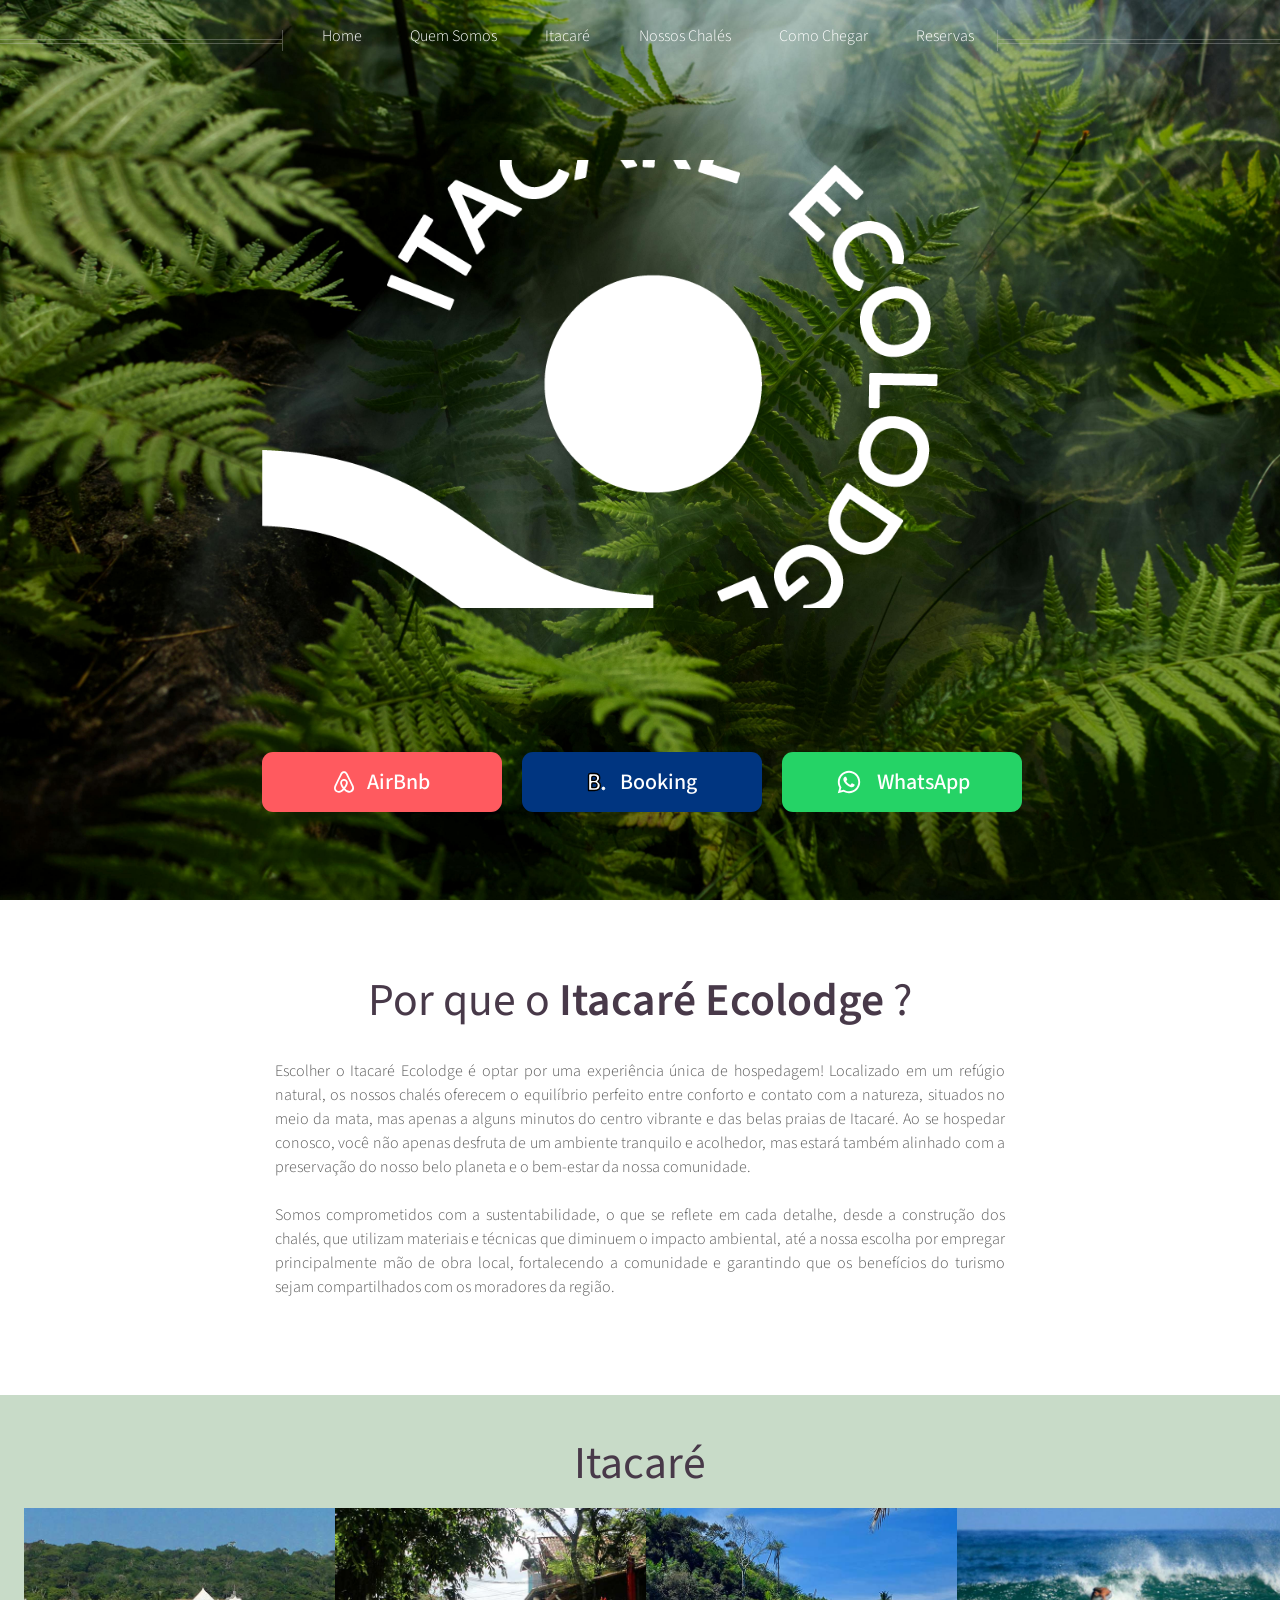
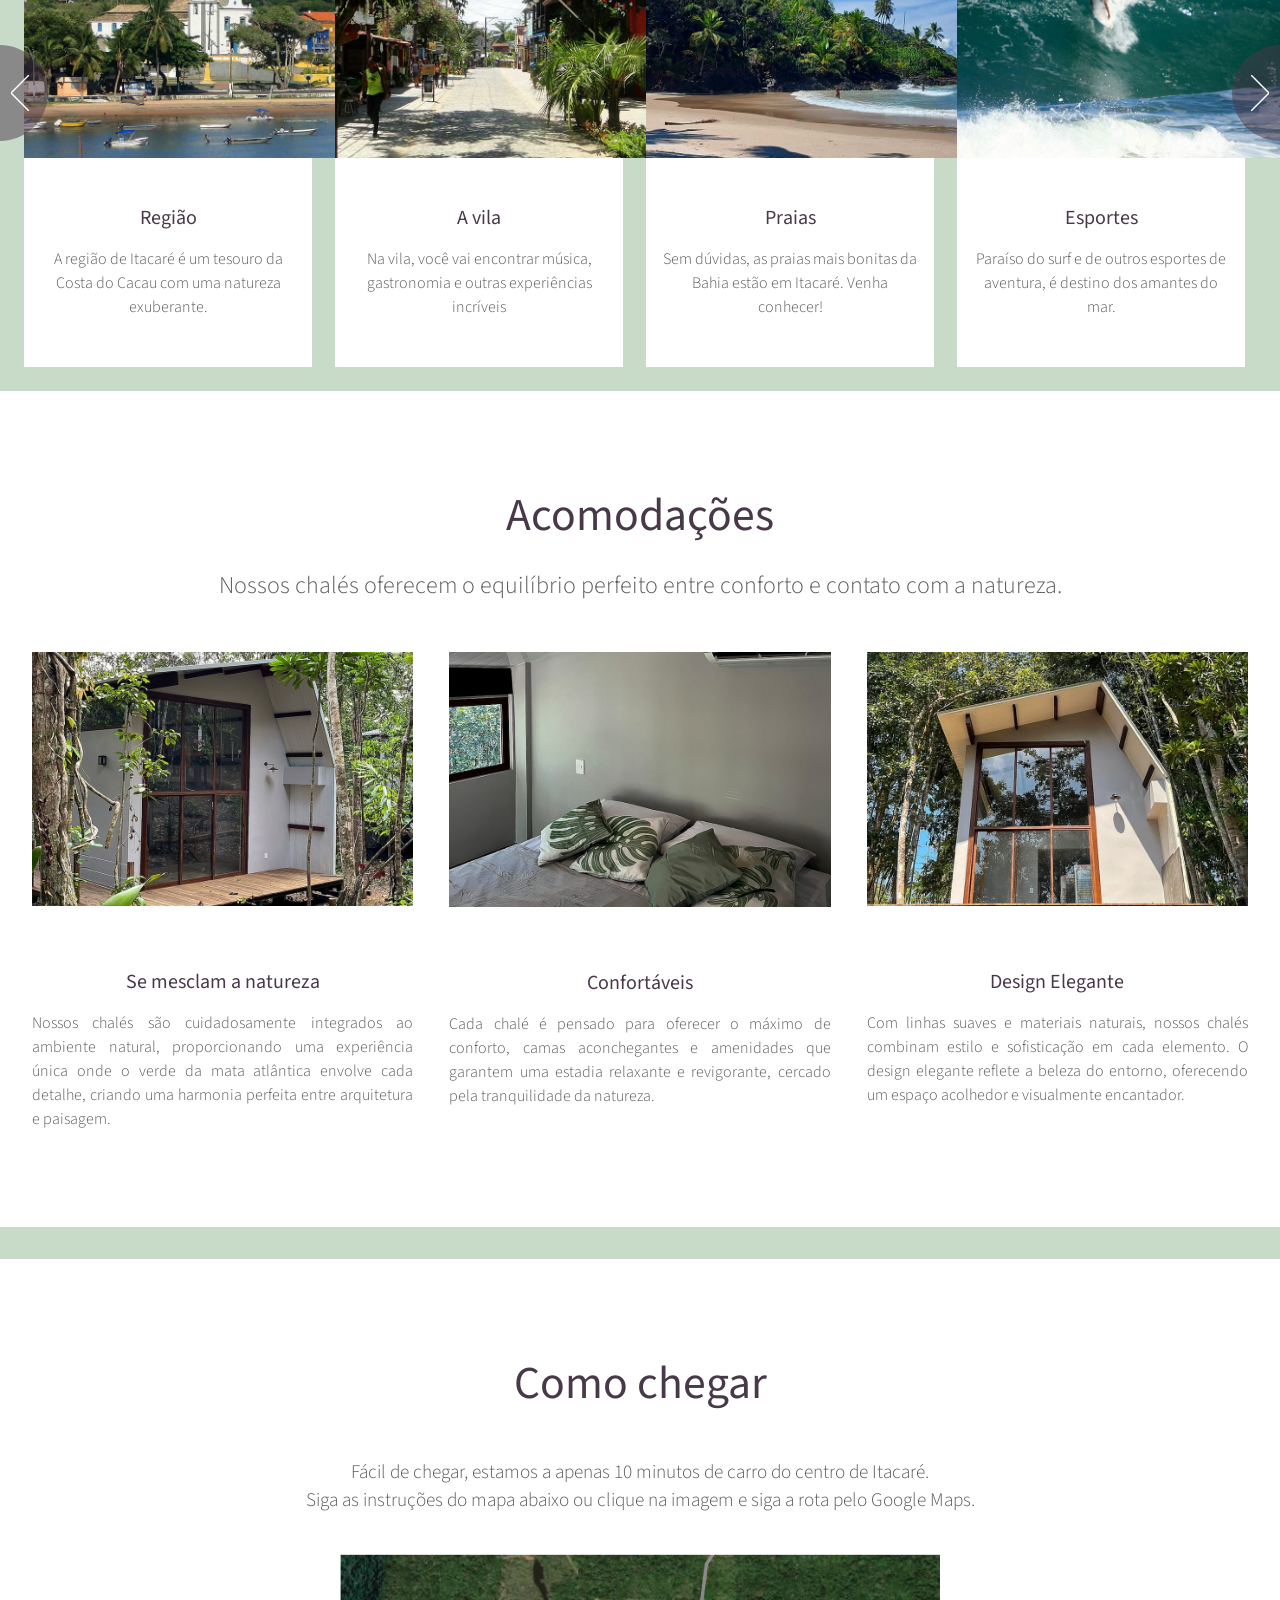
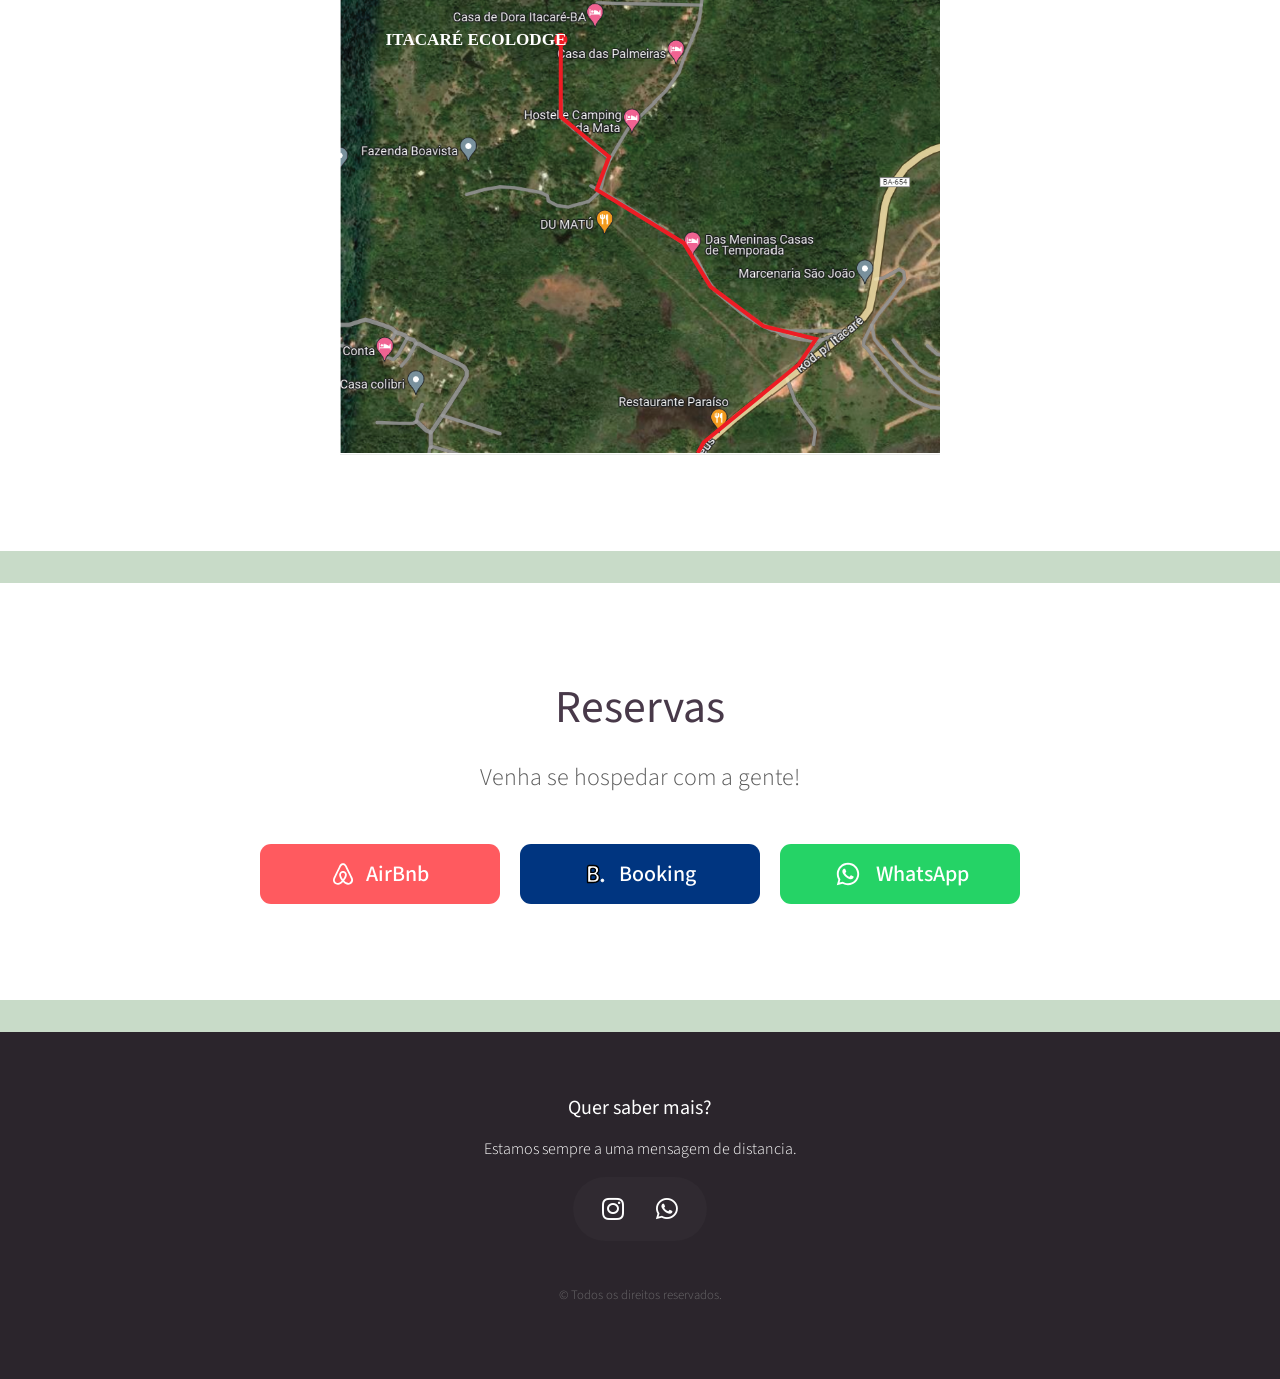
==== commit 4a59127d: "feature: added whatsapp and insta links to the footer contacts" ====
--- a/index.html
+++ b/index.html
@@ -221,21 +221,20 @@
 
 								<!-- Contact -->
 									<section class="contact">
-										<!-- <header>
-											<h3>O que esrá esperando?</h3>
+										<header>
+										<h3>Quer saber mais?</h3>
 										</header>
-										<p>Venha ficar conosco e aproveitar Itacaré.</p> -->
+										<p>Estamos sempre a uma mensagem de distancia.</p>
 										<ul class="icons">
-											<li><a href="#" class="icon brands fa-facebook-f"><span class="label">Facebook</span></a></li>
-											<li><a href="#" class="icon brands fa-instagram"><span class="label">Instagram</span></a></li>
-											<li><a href="#" class="icon brands fa-pinterest"><span class="label">Pinterest</span></a></li>
+											<li><a href="https://www.instagram.com/itacareecolodge/" target="_blank" class="icon brands fa-instagram"><span class="label">Instagram</span></a></li>
+											<li><a href="https://wa.me/5573999429945" target="_blank" class="icon brands fa-whatsapp"><span class="label">WhatsApp</span></a></li>
 										</ul>
 									</section>
 
 								<!-- Copyright -->
 									<div class="copyright">
 										<ul class="menu">
-											<li>&copy; Todos os direitos reservados.</li><li>Design: <a href="http://html5up.net">HTML5 UP</a></li>
+											<li>&copy; Todos os direitos reservados.</li>
 										</ul>
 									</div>
 							</div>
--- a/assets/css/main.css
+++ b/assets/css/main.css
@@ -2546,7 +2546,7 @@
 	#footer {
 		position: relative;
 		overflow: hidden;
-		padding: 6em 0 6em 0;
+		padding: 4em 0 4em 0;
 		background: #2b252c;
 		color: #fff;
 	}
@@ -2571,7 +2571,7 @@
 
 			#footer .contact p {
 				text-align: center;
-				margin: 0 0 3em 0;
+				margin: 0 0 1em 0;
 			}
 
 		#footer .copyright {
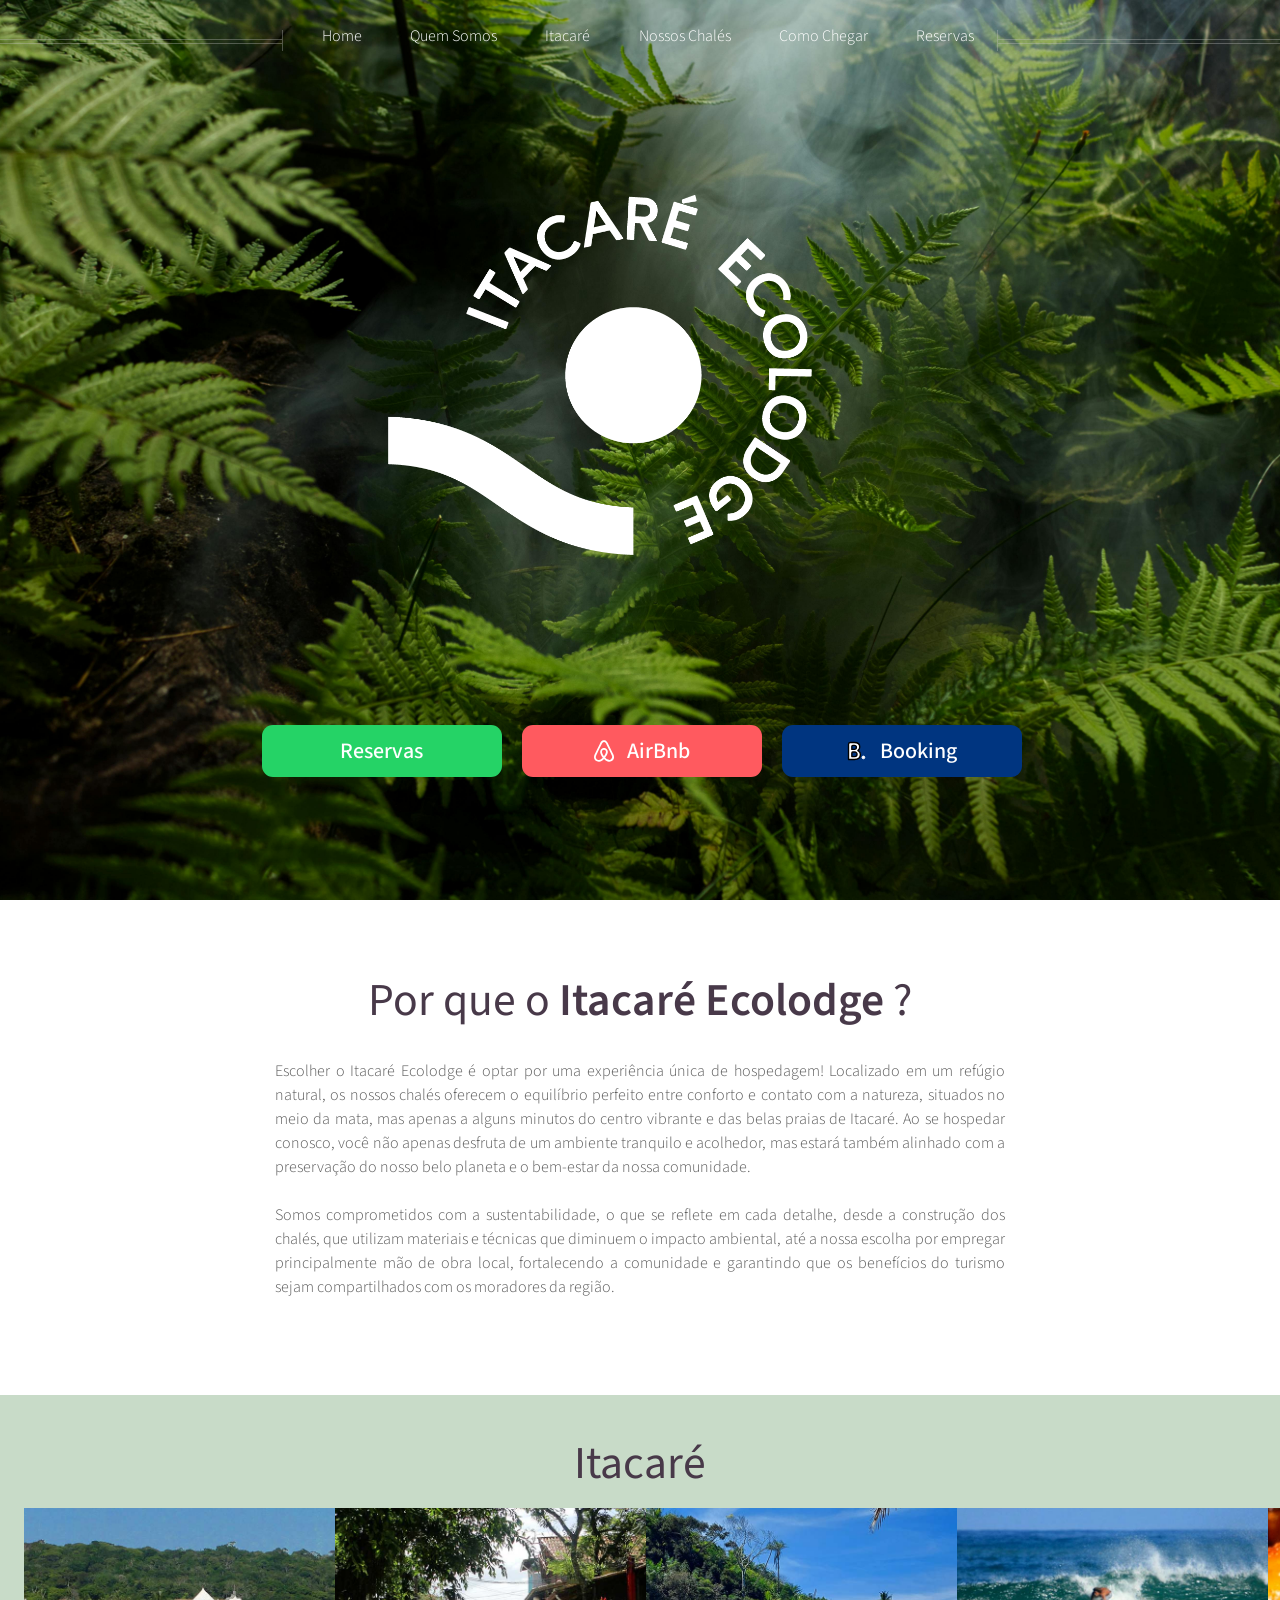
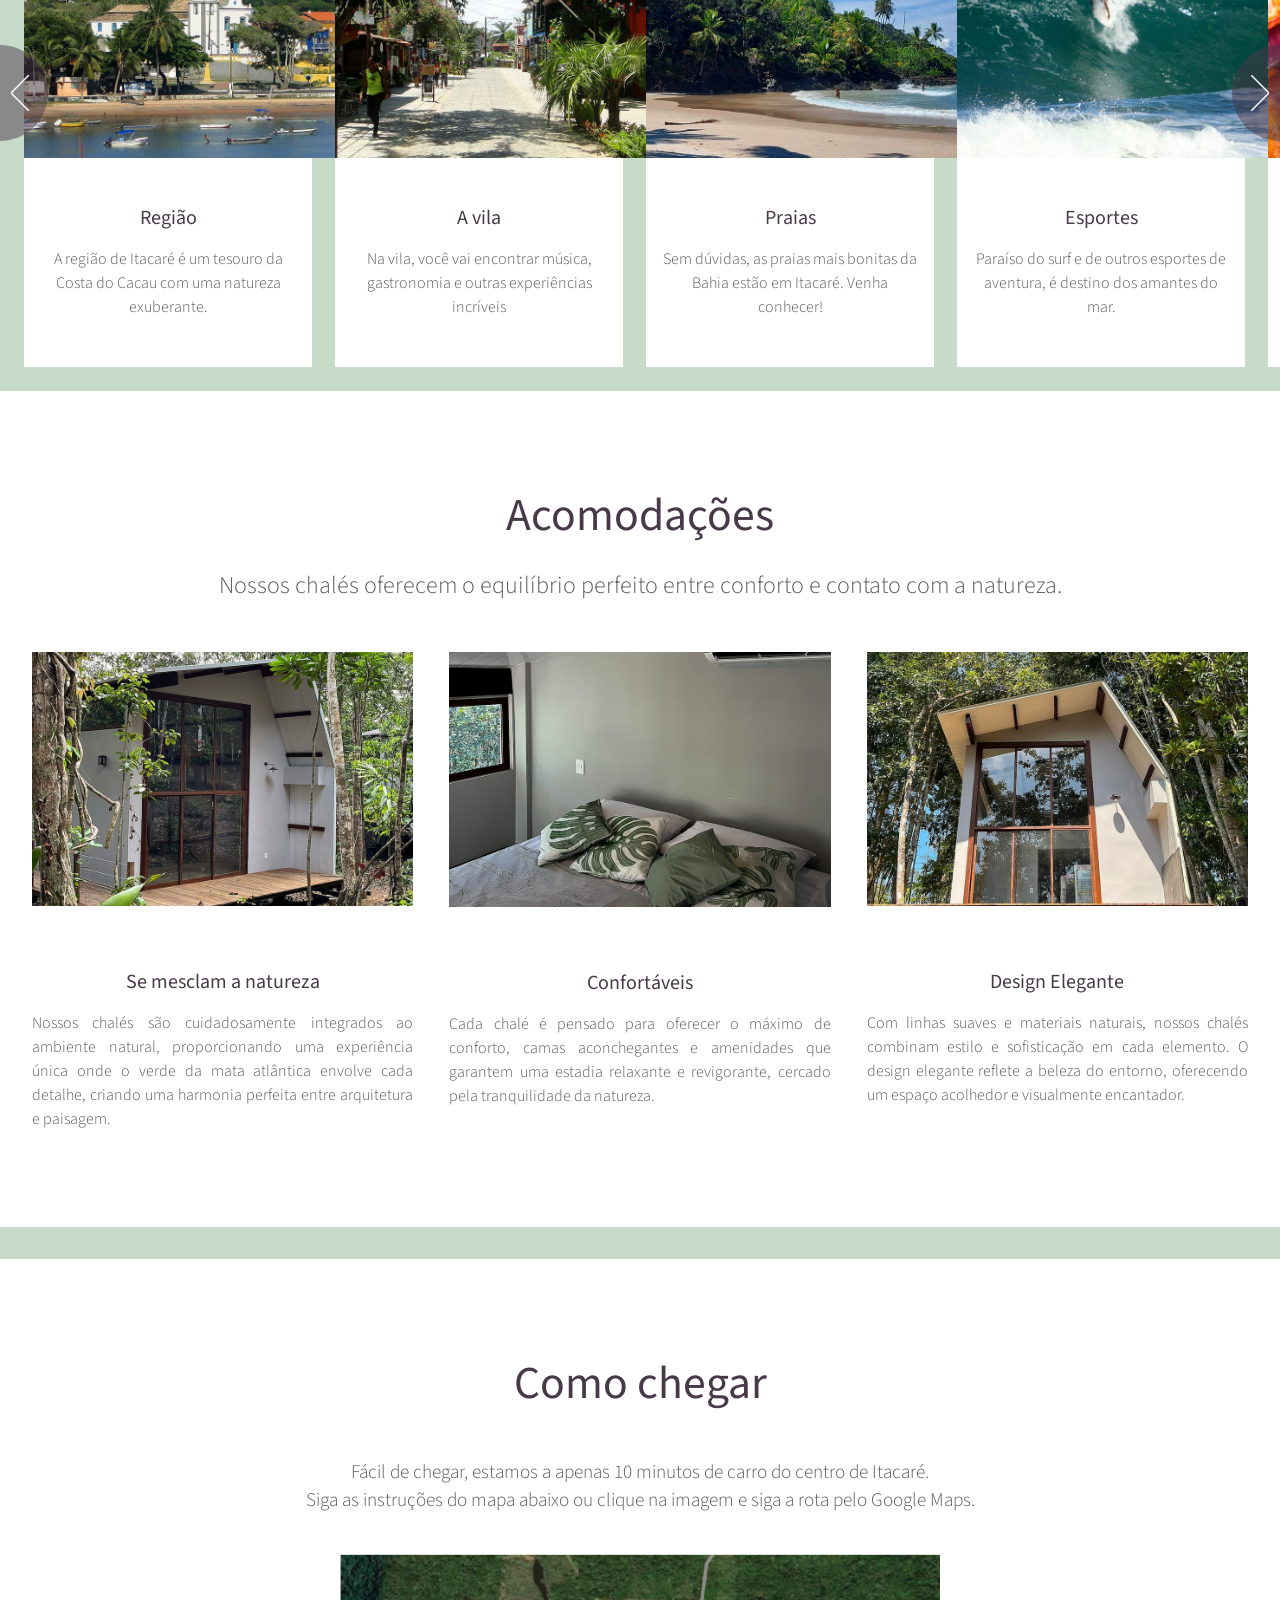
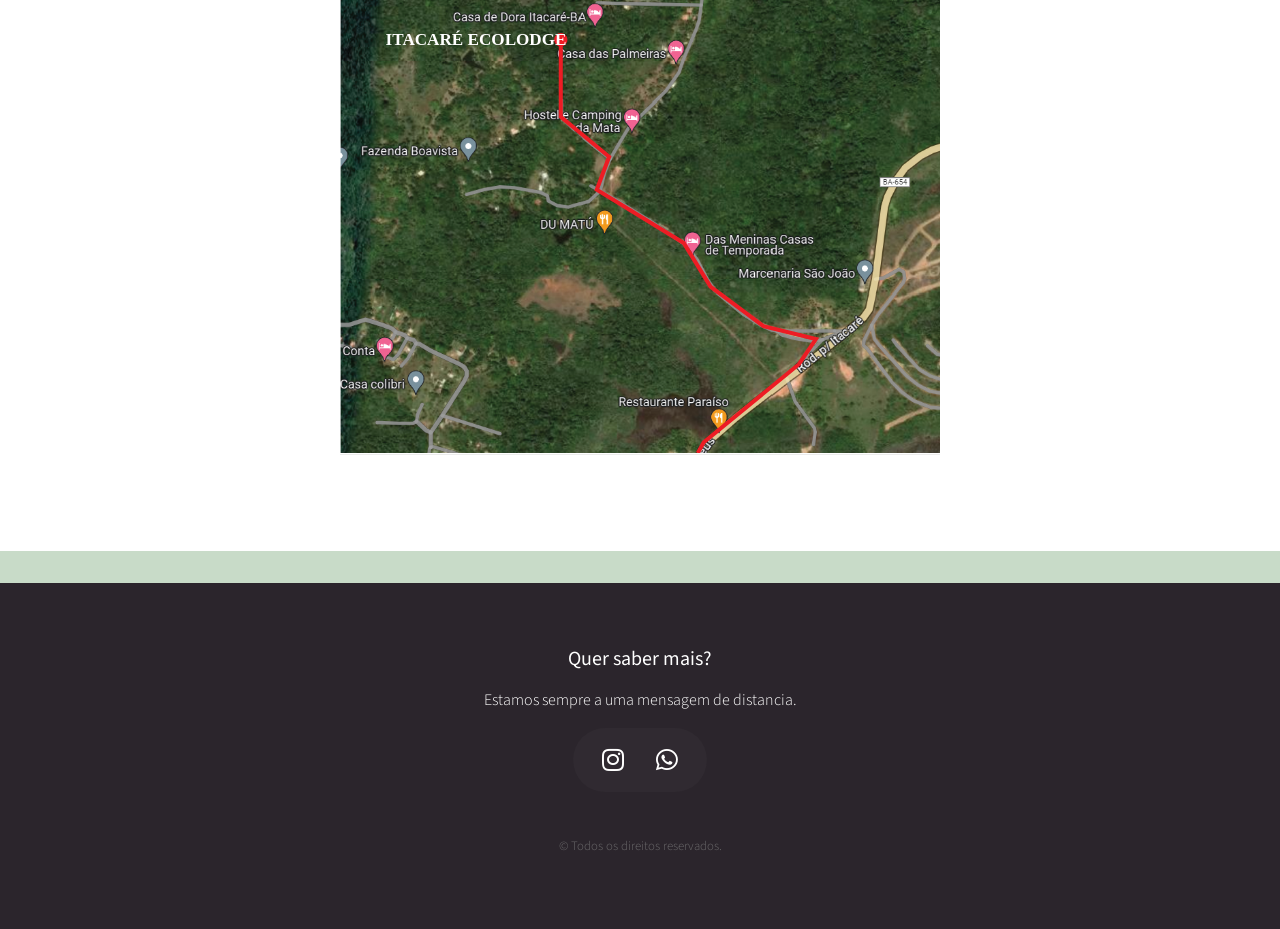
==== commit 5e98c42e: "feat: link to stays bookings" ====
--- a/index.html
+++ b/index.html
@@ -45,9 +45,10 @@
 								<hr />
 								<p>Seu lugar na selva, a minutos da cidade.</p> -->
 								<div class="cta-block">
+									<a href="https://itaca.stays.net/pt/hotsite/686f6d6570616765686f7473" class="button whatsapp" target="_blank">Reservas</a>
 									<a href="https://www.airbnb.com/p/itacareecolodge" class="button airbnb" target="_blank"><img src="images/airbnb3.svg" alt="Airbnb" class="button-icon">AirBnb</a>
 									<a href="https://www.booking.com/hotel/br/itacare-ecolodge.pt-br.html" class="button booking" target="_blank"><img src="images/booking2.svg" alt="Booking" class="button-icon">Booking</a>
-									<a href="https://wa.me/5573999429945" class="button whatsapp" target="_blank"><img src="images/whatsapp.svg" alt="WhatsApp" class="button-icon">WhatsApp</a>
+									<!-- <a href="https://wa.me/5573999429945" class="button whatsapp" target="_blank"><img src="images/whatsapp.svg" alt="WhatsApp" class="button-icon">WhatsApp</a> -->
 								</div>
 							</header>
 						</div>
@@ -60,7 +61,7 @@
 								<li><a href="#itacare">Itacaré</a></li>
 								<li><a href="#features">Nossos Chalés</a></li>
 								<li><a href="#como-chegar">Como Chegar</a></li>
-								<li><a href="#reservas">Reservas</a></li>
+								<li><a href="https://itaca.stays.net/pt/hotsite/686f6d6570616765686f7473" target="_blank">Reservas</a></li>
 							</ul>
 						</nav>
 
@@ -198,7 +199,7 @@
 			</div>
 
 			<!-- Stay with us-->
-			<div class="wrapper style1">
+			<!-- <div class="wrapper style1">
 				<section id="reservas" class="container special">
 					<header>
 							<h2>Reservas</h2>
@@ -210,7 +211,7 @@
 						<a href="https://wa.me/5573999429945" class="button whatsapp" target="_blank"><img src="images/whatsapp.svg" alt="WhatsApp" class="button-icon">WhatsApp</a>
 					</div>
 				</section>
-			</div>
+			</div> -->
 
 
 			<!-- Footer -->
--- a/assets/css/main.css
+++ b/assets/css/main.css
@@ -2319,11 +2319,14 @@
 		.main-logo {
 			display: block;
 			margin-right: 5.2em;
-			margin-bottom: 2.8em;
-			height: 28em; /* Fixed height */
-			object-fit: cover; /* Ensure the image covers the whole area */
-		}
-	
+			margin-left: 0;
+			max-height: 40vh;
+			max-width: 100%;
+			max-height: 40vh;
+			width: auto;
+			height: auto;
+			object-fit: contain;
+		}	
 
 	body.homepage #header {
 		height: 100vh;
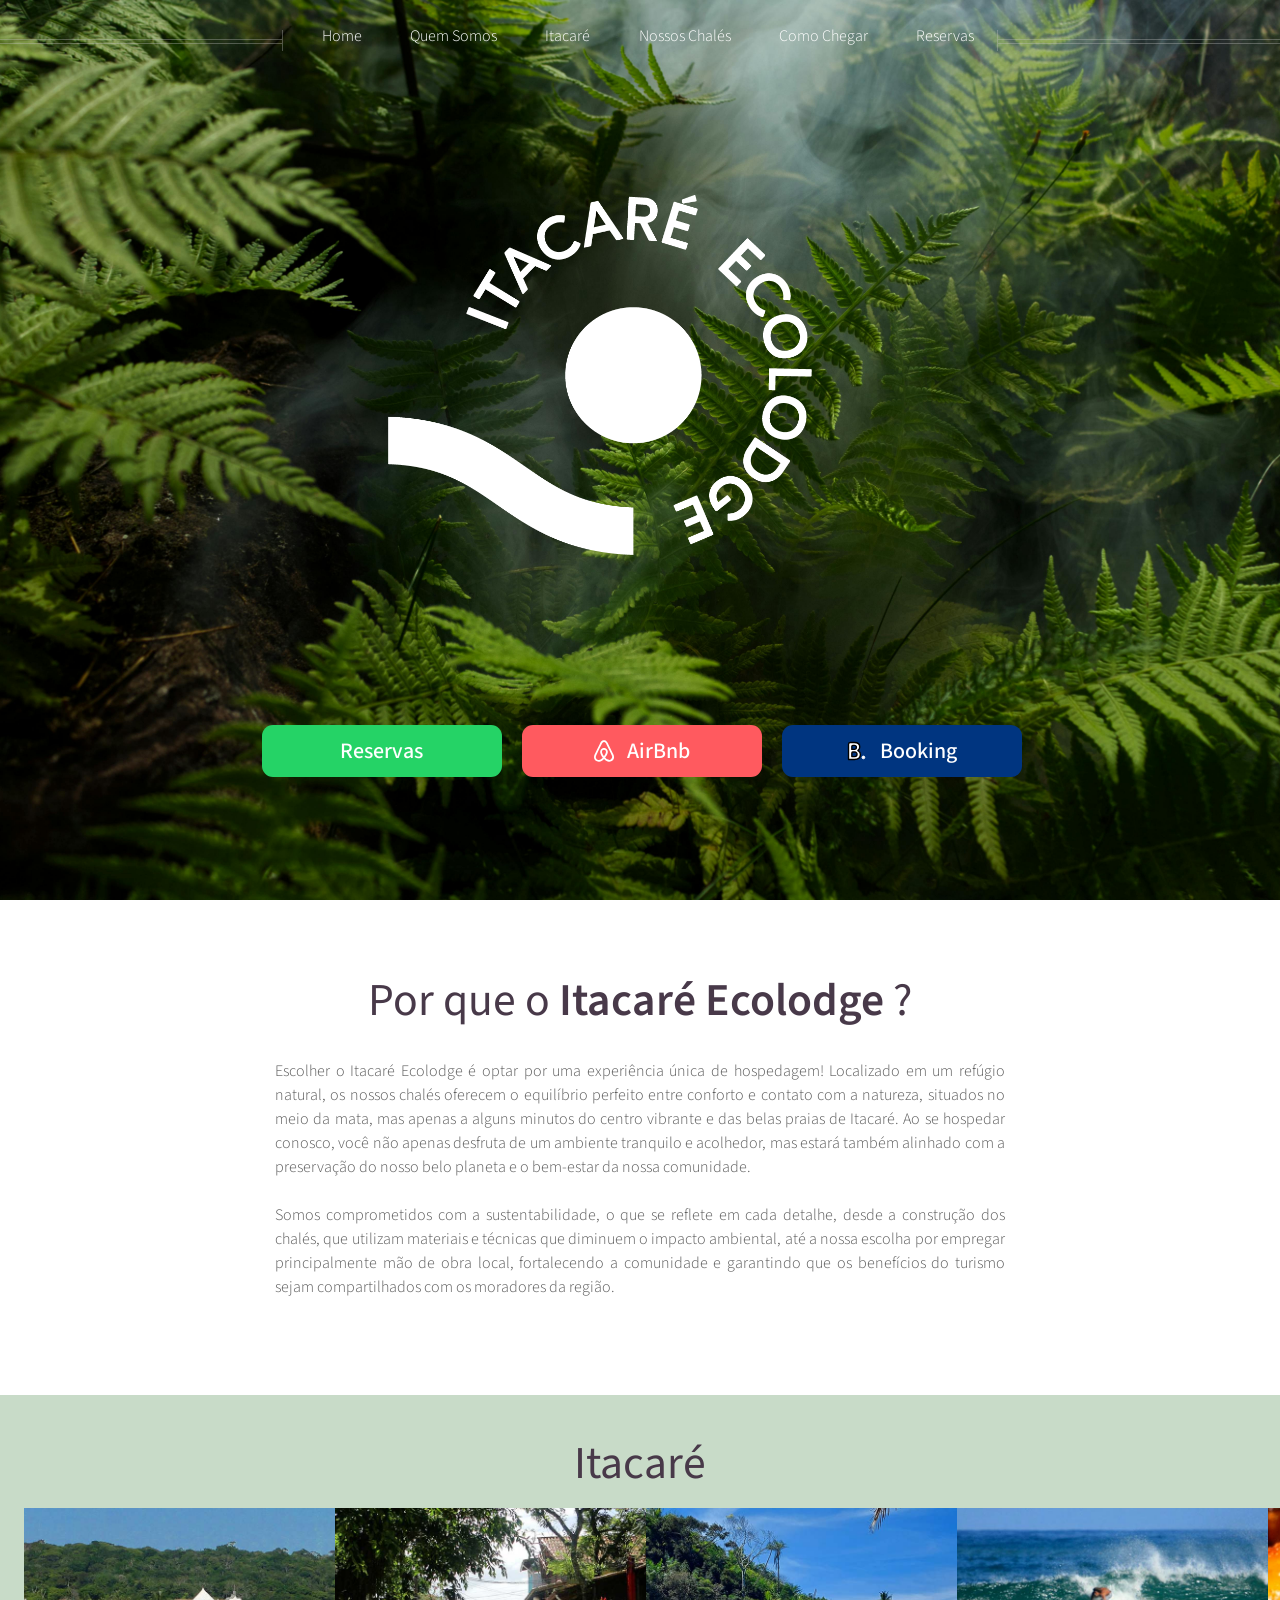
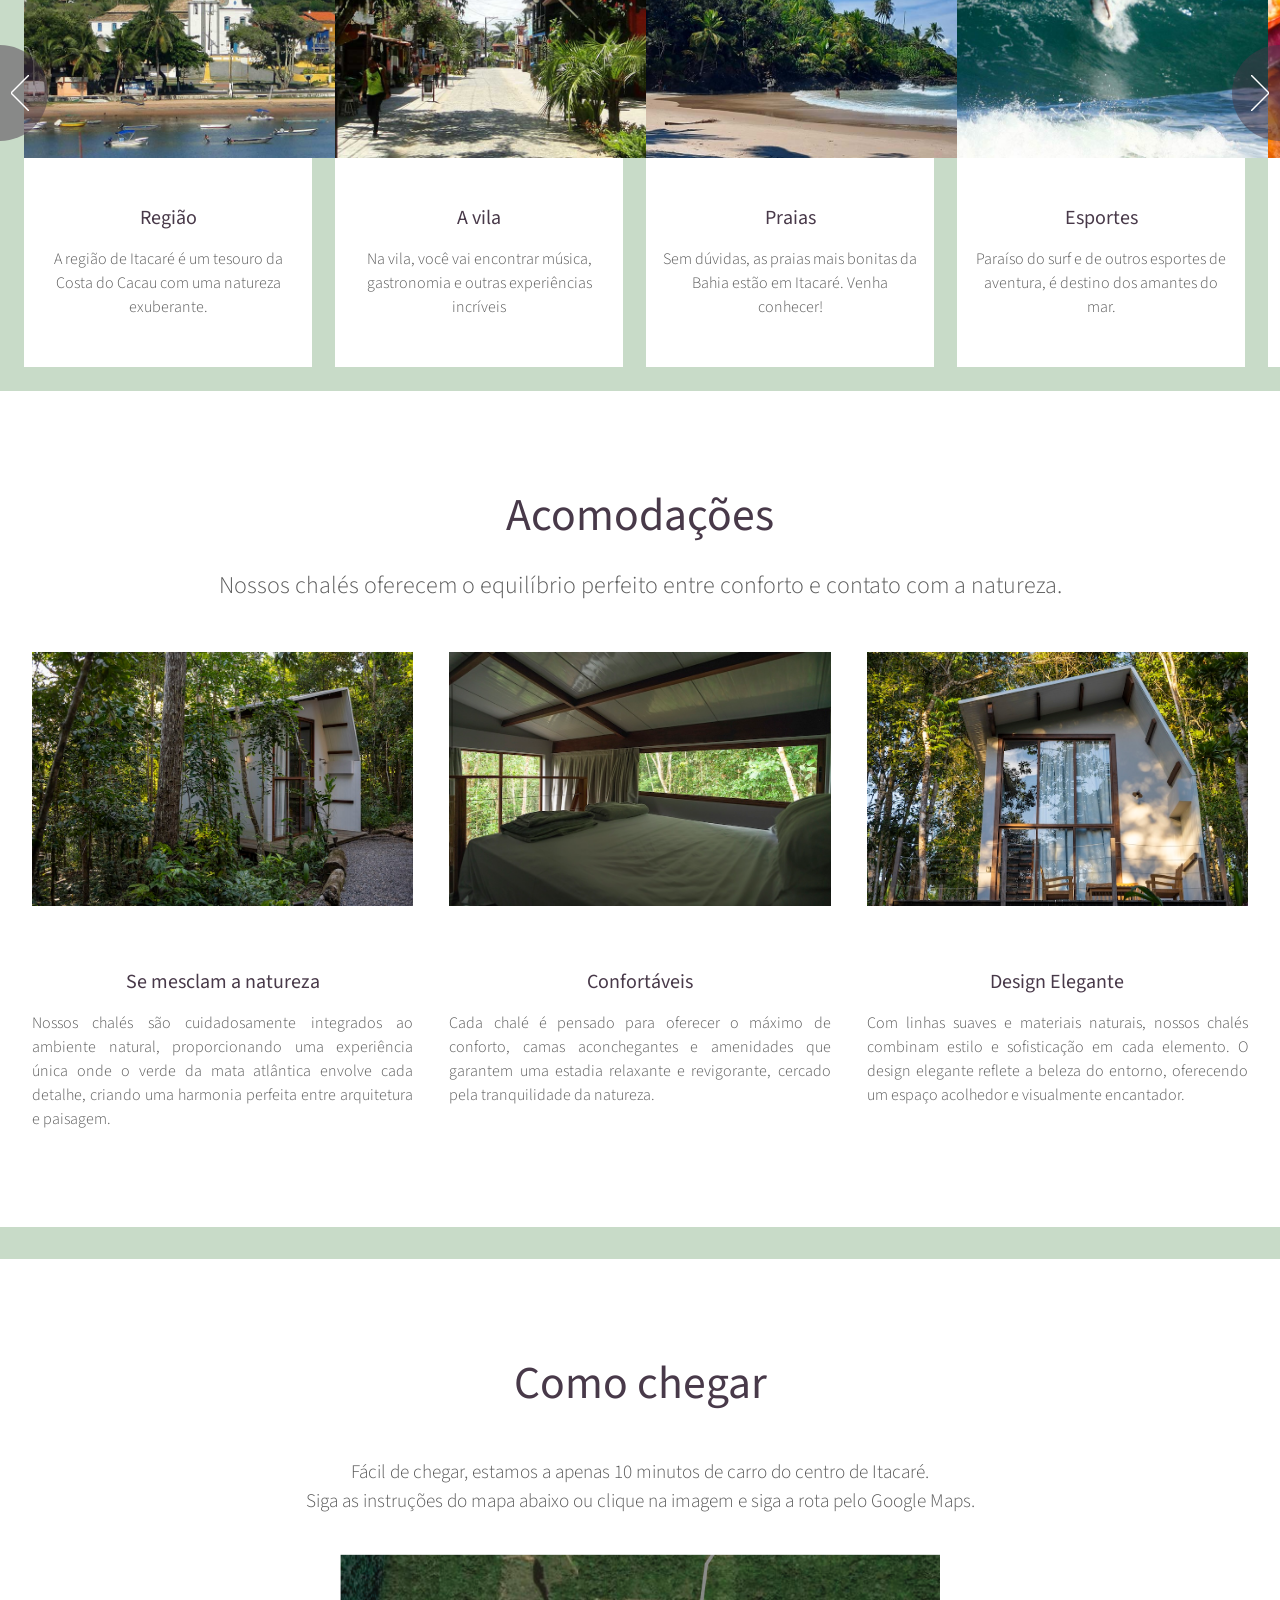
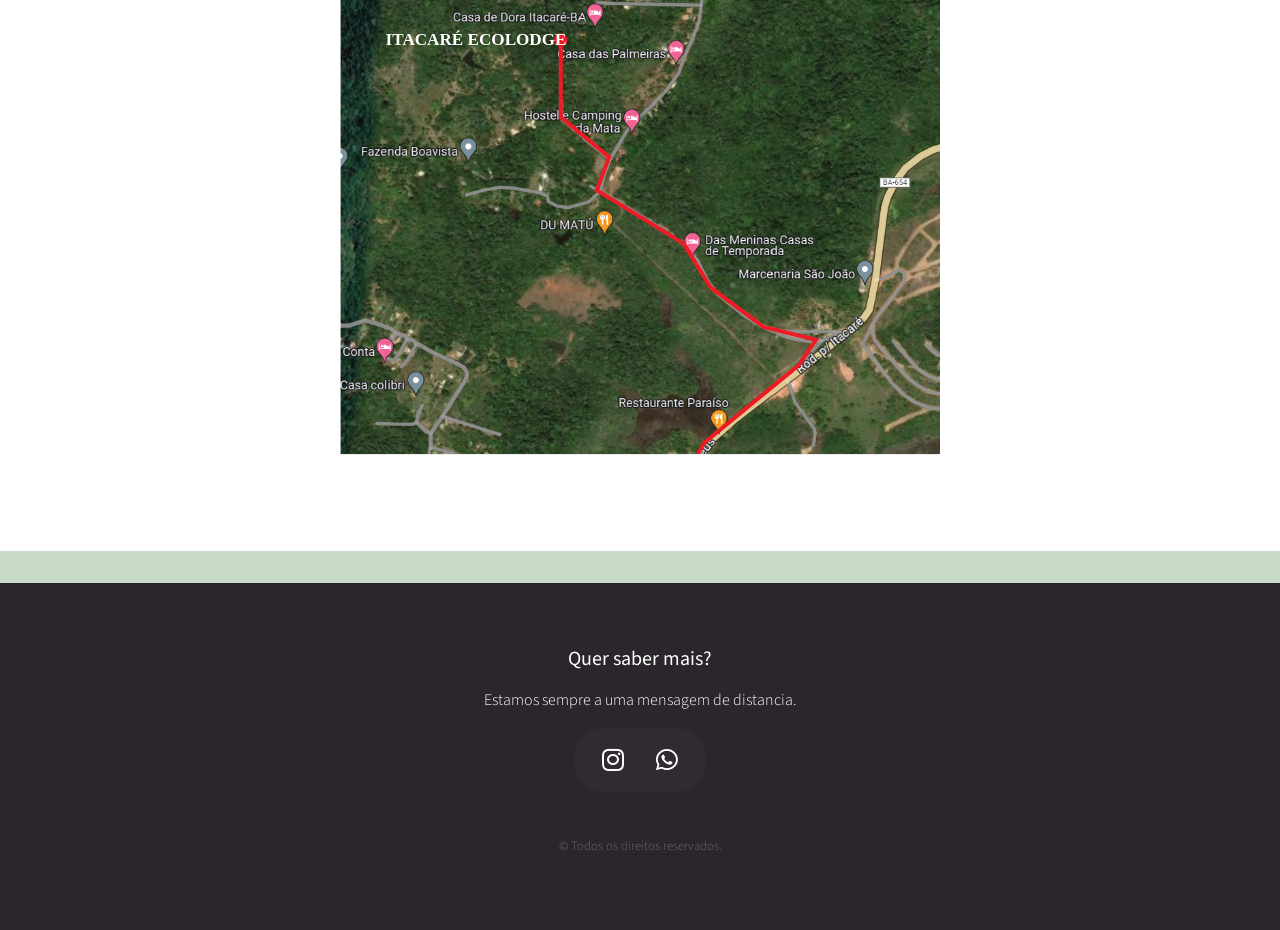
==== commit c2c36138: "feat: SEO improvements — lang, h1, descriptive image alts - Set <html lang="pt-BR"> so crawlers and " ====
--- a/index.html
+++ b/index.html
@@ -4,7 +4,7 @@
 	html5up.net | @ajlkn
 	Free for personal and commercial use under the CCA 3.0 license (html5up.net/license)
 -->
-<html>
+<html lang="pt-BR">
 	<head>
 		<meta charset="utf-8" />
     <meta name="viewport" content="width=device-width, initial-scale=1, user-scalable=no" />
@@ -40,7 +40,8 @@
 					<!-- Inner -->
 						<div class="inner">
 							<header>
-								<img src="images/logo.png" alt="Your Image" class="main-logo">
+								<h1 style="position:absolute;width:1px;height:1px;padding:0;margin:-1px;overflow:hidden;clip:rect(0,0,0,0);white-space:nowrap;border:0;">Itacaré Ecolodge — Pousada na mata atlântica em Itacaré, Bahia</h1>
+								<img src="images/logo.png" alt="Logotipo do Itacaré Ecolodge" class="main-logo">
 								<!-- <h1><a href="index.html" id="logo">Itacaré Ecolodge</a></h1>
 								<hr />
 								<p>Seu lugar na selva, a minutos da cidade.</p> -->
@@ -89,7 +90,7 @@
 					<div class="reel">
 
 						<article>
-							<div class="image featured"><img src="images/itacare1.jpg" alt="" /></div>
+							<div class="image featured"><img src="images/itacare1.jpg" alt="Vista aérea da região de Itacaré, na Costa do Cacau, Bahia" /></div>
 							<header>
 								<h3><a href="#">Região</a></h3>
 							</header>
@@ -97,7 +98,7 @@
 						</article>
 
 						<article>
-							<div class="image featured"><img src="images/centro-comercio.jpg" alt="" /></div>
+							<div class="image featured"><img src="images/centro-comercio.jpg" alt="Centro comercial e comércio da vila de Itacaré, Bahia" /></div>
 							<header>
 								<h3><a href="#">A vila</a></h3>
 							</header>
@@ -105,7 +106,7 @@
 						</article>
 
 						<article>
-							<div class="image featured"><img src="images/praias.jpg" alt="" /></div>
+							<div class="image featured"><img src="images/praias.jpg" alt="Praia paradisíaca em Itacaré, com mar e mata atlântica" /></div>
 							<header>
 								<h3><a href="#">Praias</a></h3>
 							</header>
@@ -113,7 +114,7 @@
 						</article>
 
 						<article>
-							<div class="image featured"><img src="images/surf.jpg" alt="" /></div>
+							<div class="image featured"><img src="images/surf.jpg" alt="Surfista pegando onda em uma das praias de Itacaré" /></div>
 							<header>
 								<h3><a href="#">Esportes</a></h3>
 							</header>
@@ -121,7 +122,7 @@
 						</article>
 
 						<article>
-							<div class="image featured"><img src="images/itacare-food.jpg" alt="" /></div>
+							<div class="image featured"><img src="images/itacare-food.jpg" alt="Prato da gastronomia local servido em Itacaré" /></div>
 							<header>
 								<h3><a href="#">Comidas</a></h3>
 							</header>
@@ -129,7 +130,7 @@
 						</article>
 
 						<article>
-							<div class="image featured"><img src="images/cachoeiras.jpg" alt="" /></div>
+							<div class="image featured"><img src="images/cachoeiras.jpg" alt="Cachoeira em meio à mata atlântica próxima a Itacaré" /></div>
 							<header>
 								<h3><a href="#">Aventura</a></h3>
 							</header>
@@ -149,7 +150,7 @@
 						</header>
 						<div class="row">
 							<article class="col-4 col-12-mobile special">
-								<a href="#" class="image featured"><img src="images/tiny-house-1.jpg" alt="" /></a>
+								<a href="#" class="image featured"><img src="images/tiny-house-1.jpg" alt="Chalé tiny house do Itacaré Ecolodge integrado à mata atlântica" /></a>
 								<header>
 									<h3><a href="#">Se mesclam a natureza</a></h3>
 								</header>
@@ -158,7 +159,7 @@
 								</p>
 							</article>
 							<article class="col-4 col-12-mobile special">
-								<a href="#" class="image featured"><img src="images/tiny-house-3.jpg" alt="" /></a>
+								<a href="#" class="image featured"><img src="images/tiny-house-3.jpg" alt="Interior aconchegante de um chalé do Itacaré Ecolodge" /></a>
 								<header>
 									<h3><a href="#">Confortáveis</a></h3>
 								</header>
@@ -167,7 +168,7 @@
 								</p>
 							</article>
 							<article class="col-4 col-12-mobile special">
-								<a href="#" class="image featured"><img src="images/tiny-house-0.jpg" alt="" /></a>
+								<a href="#" class="image featured"><img src="images/tiny-house-0.jpg" alt="Design elegante de um chalé tiny house do Itacaré Ecolodge" /></a>
 								<header>
 									<h3><a href="#">Design Elegante</a></h3>
 								</header>
@@ -191,7 +192,7 @@
 
 						<div class="map-container">
 							<a href="https://maps.app.goo.gl/SNUxs1BvnjAdcmV9A" target="_blank">
-								<img src="images/mapa.svg" alt="Como Chegar">
+								<img src="images/mapa.svg" alt="Mapa com a rota de chegada ao Itacaré Ecolodge a partir do centro de Itacaré">
 							</a>
 								<!-- <iframe src="https://www.google.com/maps/embed?pb=!1m18!1m12!1m3!1d3866.370432568788!2d-39.00153969078532!3d-14.289896749607909!2m3!1f0!2f0!3f0!3m2!1i1024!2i768!4f13.1!3m3!1m2!1s0x739356f5602dce7%3A0xaf91d2b11887c6!2sModerna%20Jungle%20Villa%20e%20piscina!5e0!3m2!1sen!2ses!4v1719931146220!5m2!1sen!2ses" style="border:0;" allowfullscreen="" loading="lazy" referrerpolicy="no-referrer-when-downgrade"></iframe> -->
 						</div>
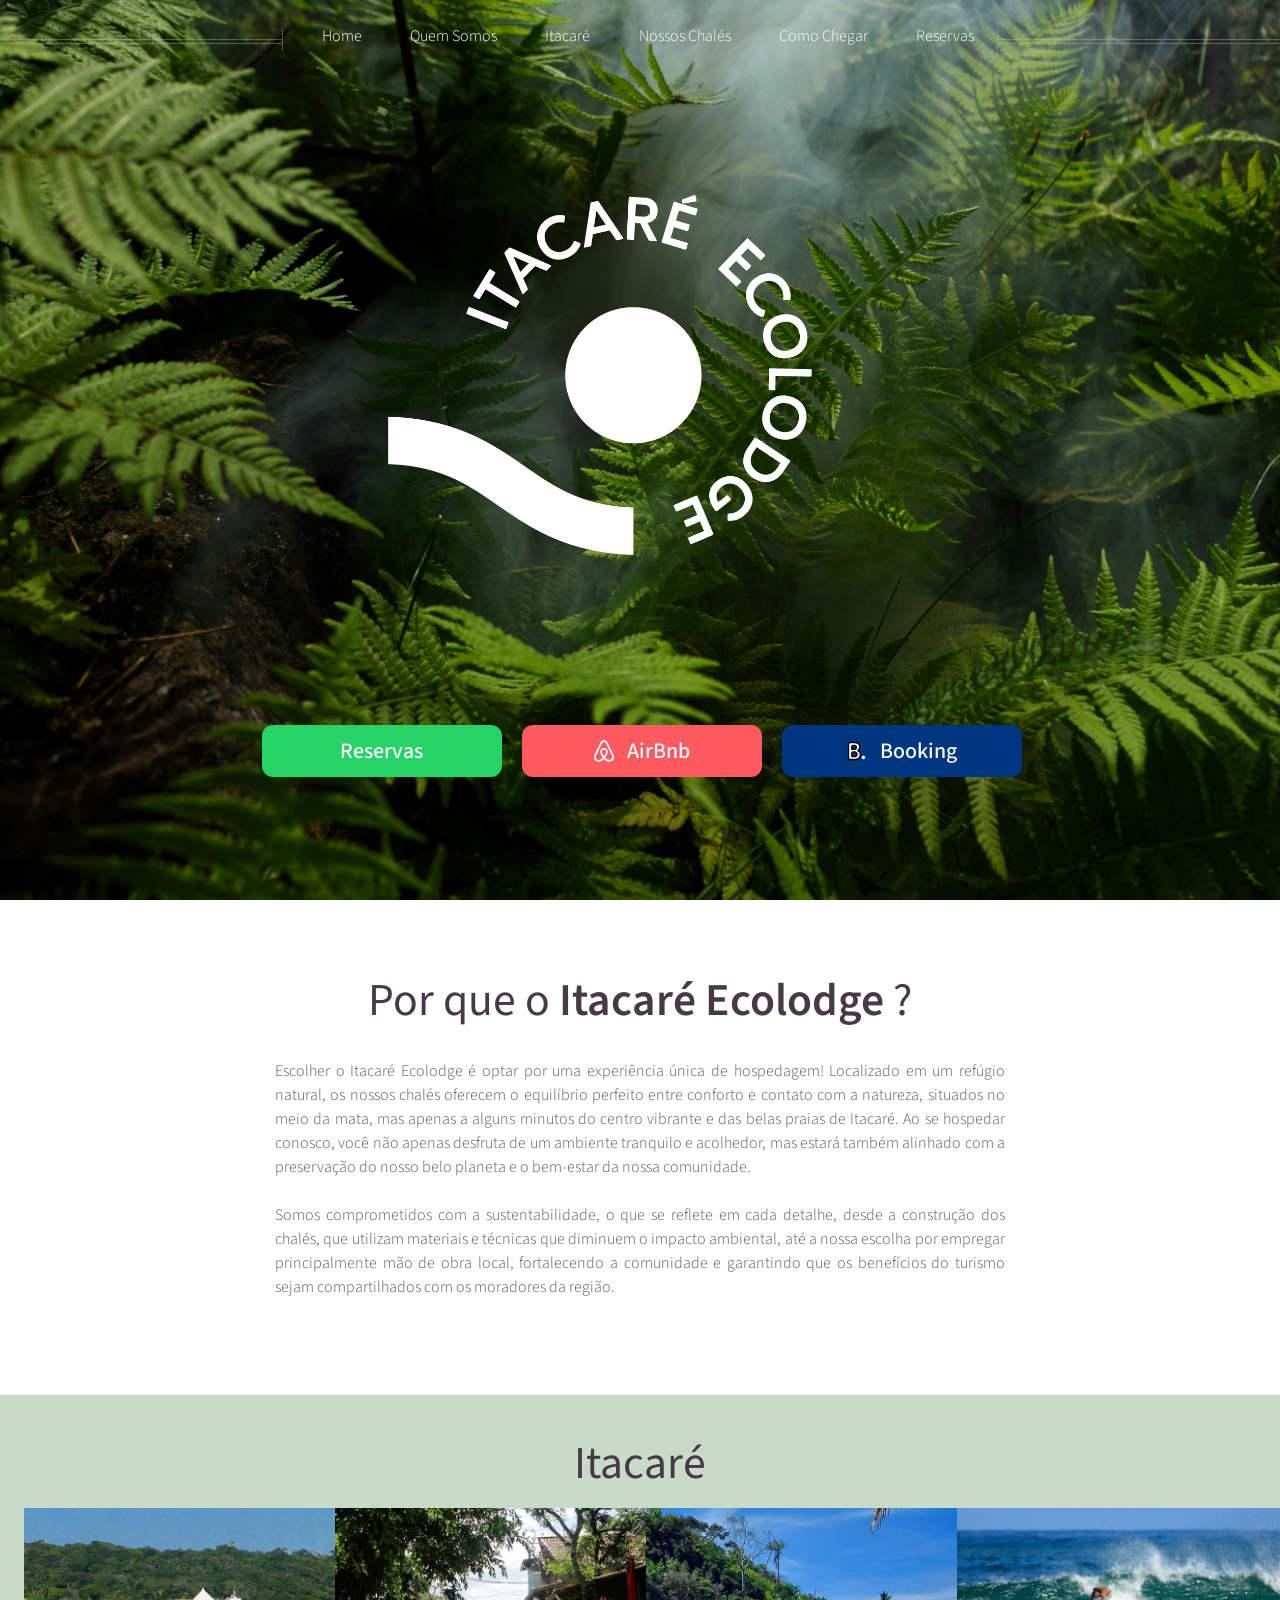
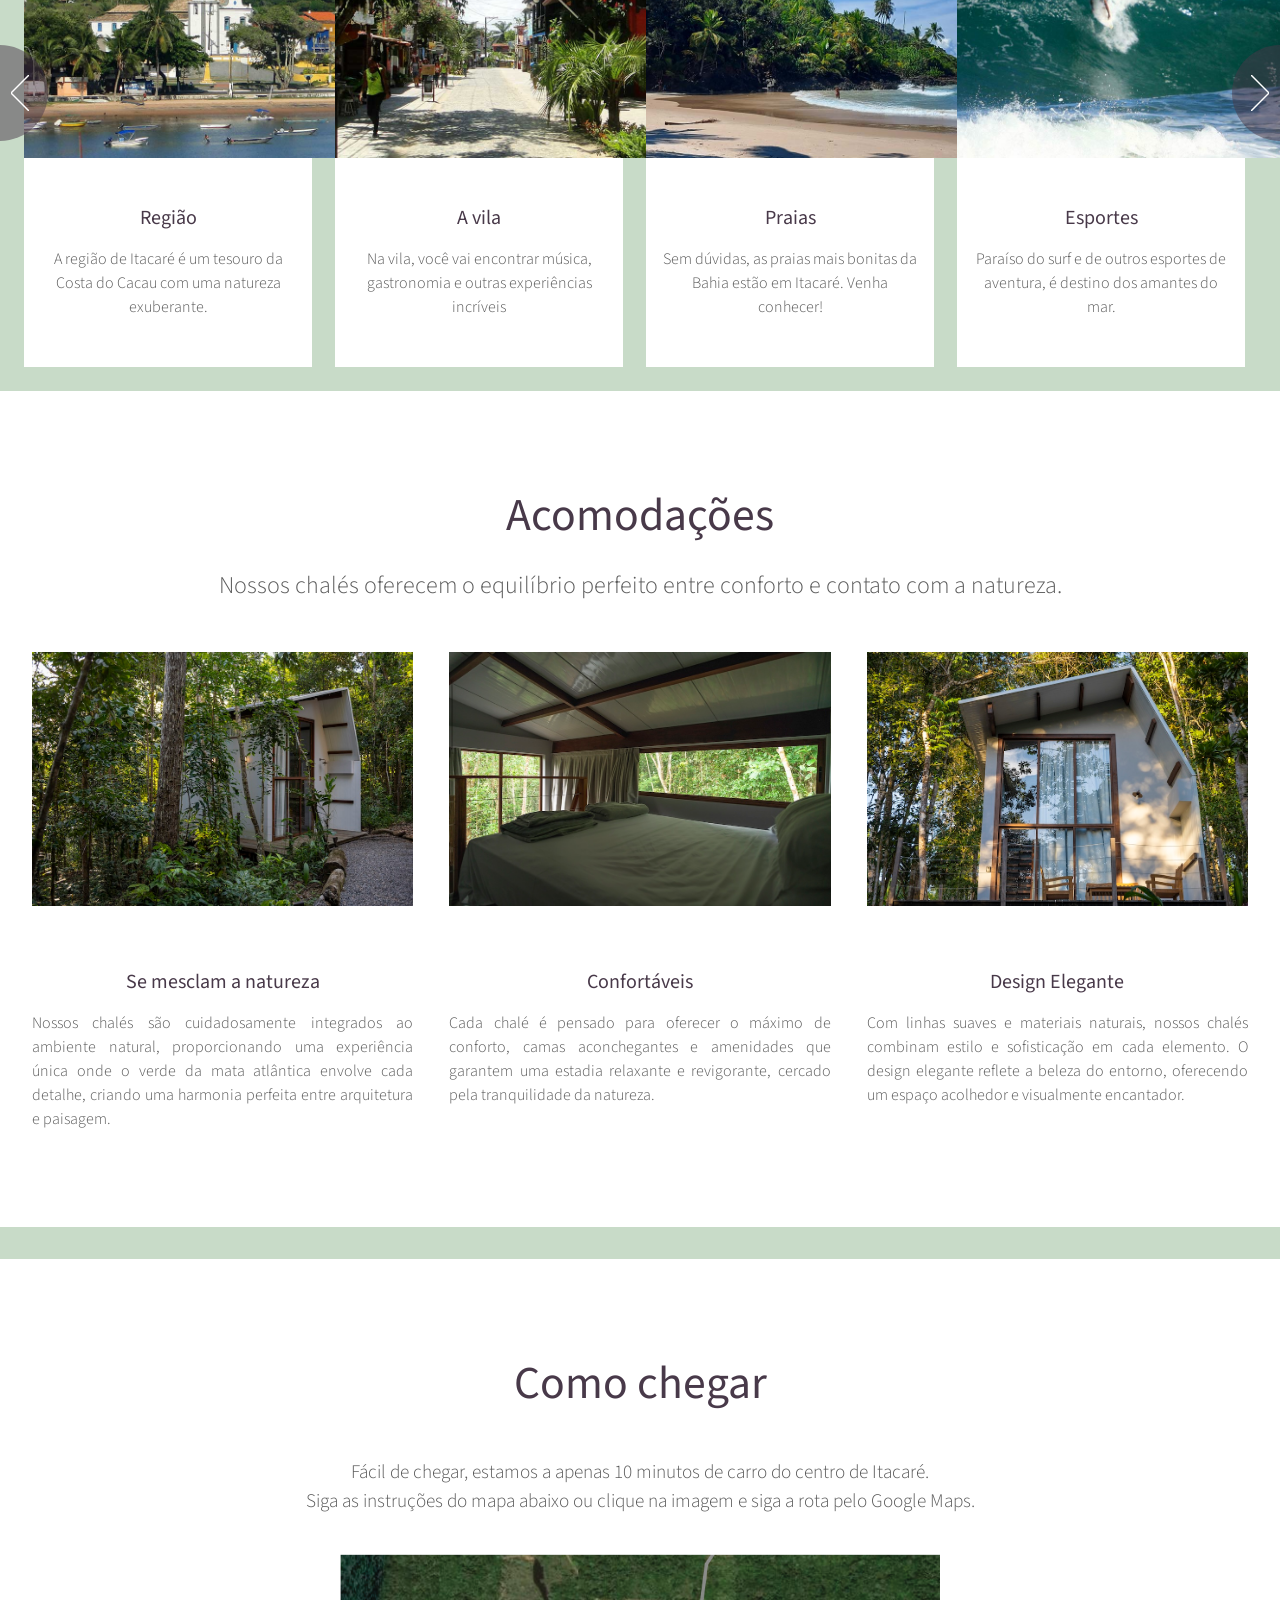
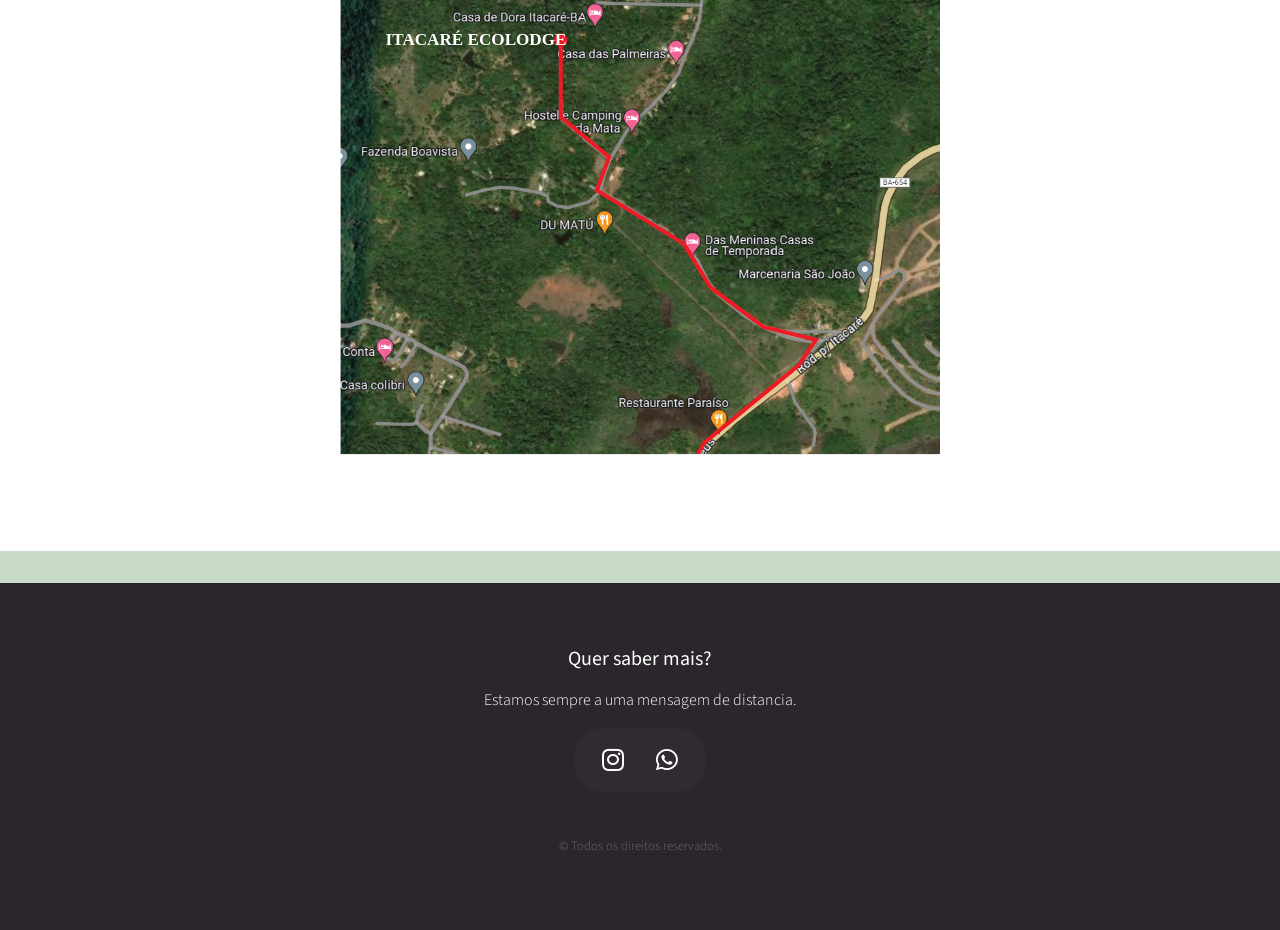
==== commit cbab0b98: "feat: SEO metadata, robots.txt, and sitemap.xml - Sharper <title> and <meta description> with locati" ====
--- a/index.html
+++ b/index.html
@@ -9,27 +9,36 @@
 		<meta charset="utf-8" />
     <meta name="viewport" content="width=device-width, initial-scale=1, user-scalable=no" />
     
-    <!-- Metatags Open Graph -->
-    <meta property="og:title" content="Itacaré Ecolodge" />
-    <meta property="og:description" content="Dentro da mata, ao lado das praias mais lindas da Bahia." />
+    <!-- Title & SEO -->
+    <title>Itacaré Ecolodge — Pousada na Mata Atlântica em Itacaré, Bahia</title>
+    <meta name="description" content="Pousada com chalés na mata atlântica em Itacaré, Bahia. A 10 minutos do centro e das praias da Costa do Cacau. Reserve sua estadia em meio à natureza." />
+    <meta name="keywords" content="Itacaré, Ecolodge, pousada Itacaré, chalés Itacaré, Bahia, Costa do Cacau, mata atlântica, praias, natureza, turismo sustentável" />
+    <meta name="author" content="Itacaré Ecolodge" />
+    <link rel="canonical" href="https://www.itacareecolodge.com.br/" />
+
+    <!-- Open Graph -->
+    <meta property="og:title" content="Itacaré Ecolodge — Pousada na Mata Atlântica em Itacaré, Bahia" />
+    <meta property="og:description" content="Chalés na mata atlântica, a 10 minutos do centro e das praias mais lindas da Bahia." />
     <meta property="og:image" content="https://www.itacareecolodge.com.br/images/preview-image.jpg" />
+    <meta property="og:image:alt" content="Chalé do Itacaré Ecolodge em meio à mata atlântica" />
     <meta property="og:url" content="https://www.itacareecolodge.com.br/" />
     <meta property="og:type" content="website" />
-    
-    <!-- Metatags SEO -->
-    <meta name="description" content="Dentro da mata, ao lado das praias mais lindas da Bahia. Venha conhecer o Itacaré Ecolodge." />
-    <meta name="keywords" content="Itacaré, Ecolodge, Bahia, praias, natureza, turismo" />
-    <meta name="author" content="Itacaré Ecolodge" />
-    
+    <meta property="og:site_name" content="Itacaré Ecolodge" />
+    <meta property="og:locale" content="pt_BR" />
+
+    <!-- Twitter Card -->
+    <meta name="twitter:card" content="summary_large_image" />
+    <meta name="twitter:title" content="Itacaré Ecolodge — Pousada na Mata Atlântica em Itacaré, Bahia" />
+    <meta name="twitter:description" content="Chalés na mata atlântica, a 10 minutos do centro e das praias mais lindas da Bahia." />
+    <meta name="twitter:image" content="https://www.itacareecolodge.com.br/images/preview-image.jpg" />
+    <meta name="twitter:image:alt" content="Chalé do Itacaré Ecolodge em meio à mata atlântica" />
+
     <!-- Favicon -->
     <link rel="icon" type="image/svg+xml" href="images/favicon.png">
-    
+
     <!-- CSS -->
     <link rel="stylesheet" href="assets/css/main.css" />
     <noscript><link rel="stylesheet" href="assets/css/noscript.css" /></noscript>
-    
-    <!-- Title -->
-    <title>Itacaré Ecolodge</title>
 	</head>
 	<body class="homepage is-preload">
 		<div id="page-wrapper">
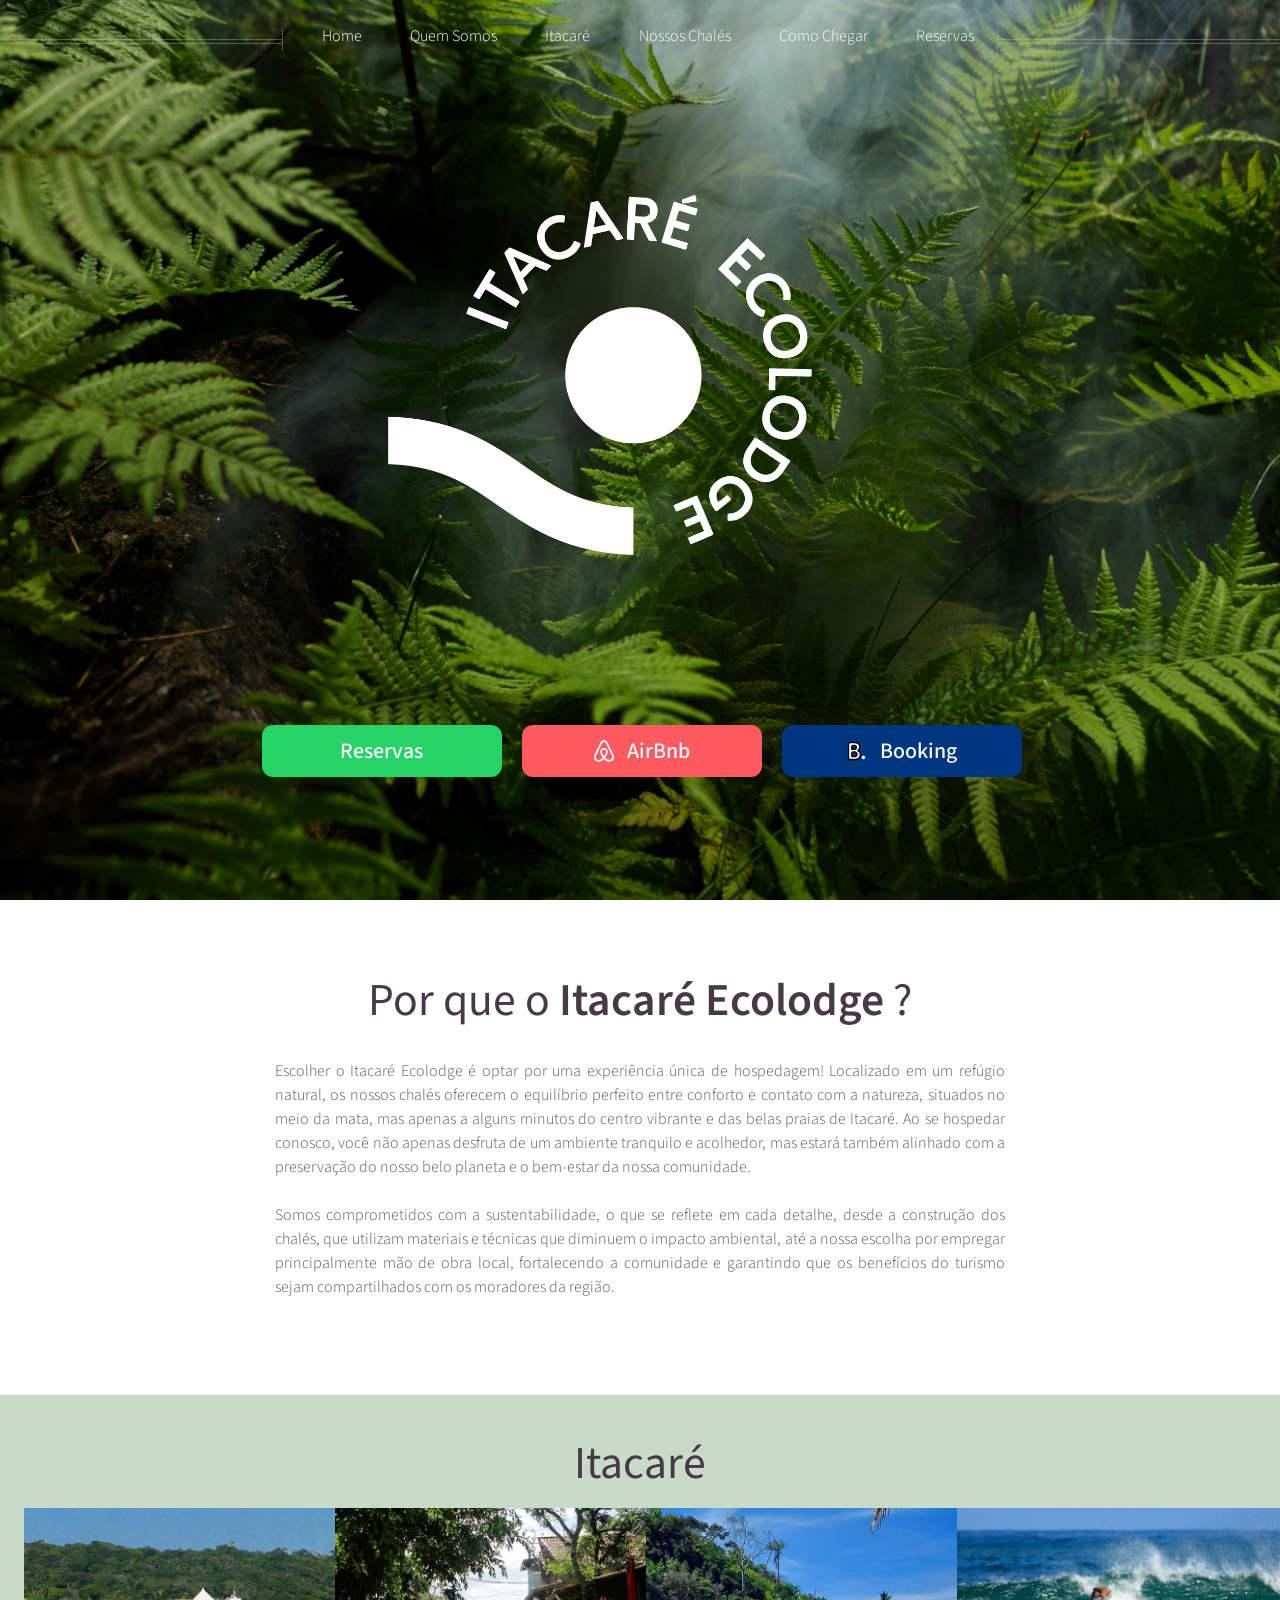
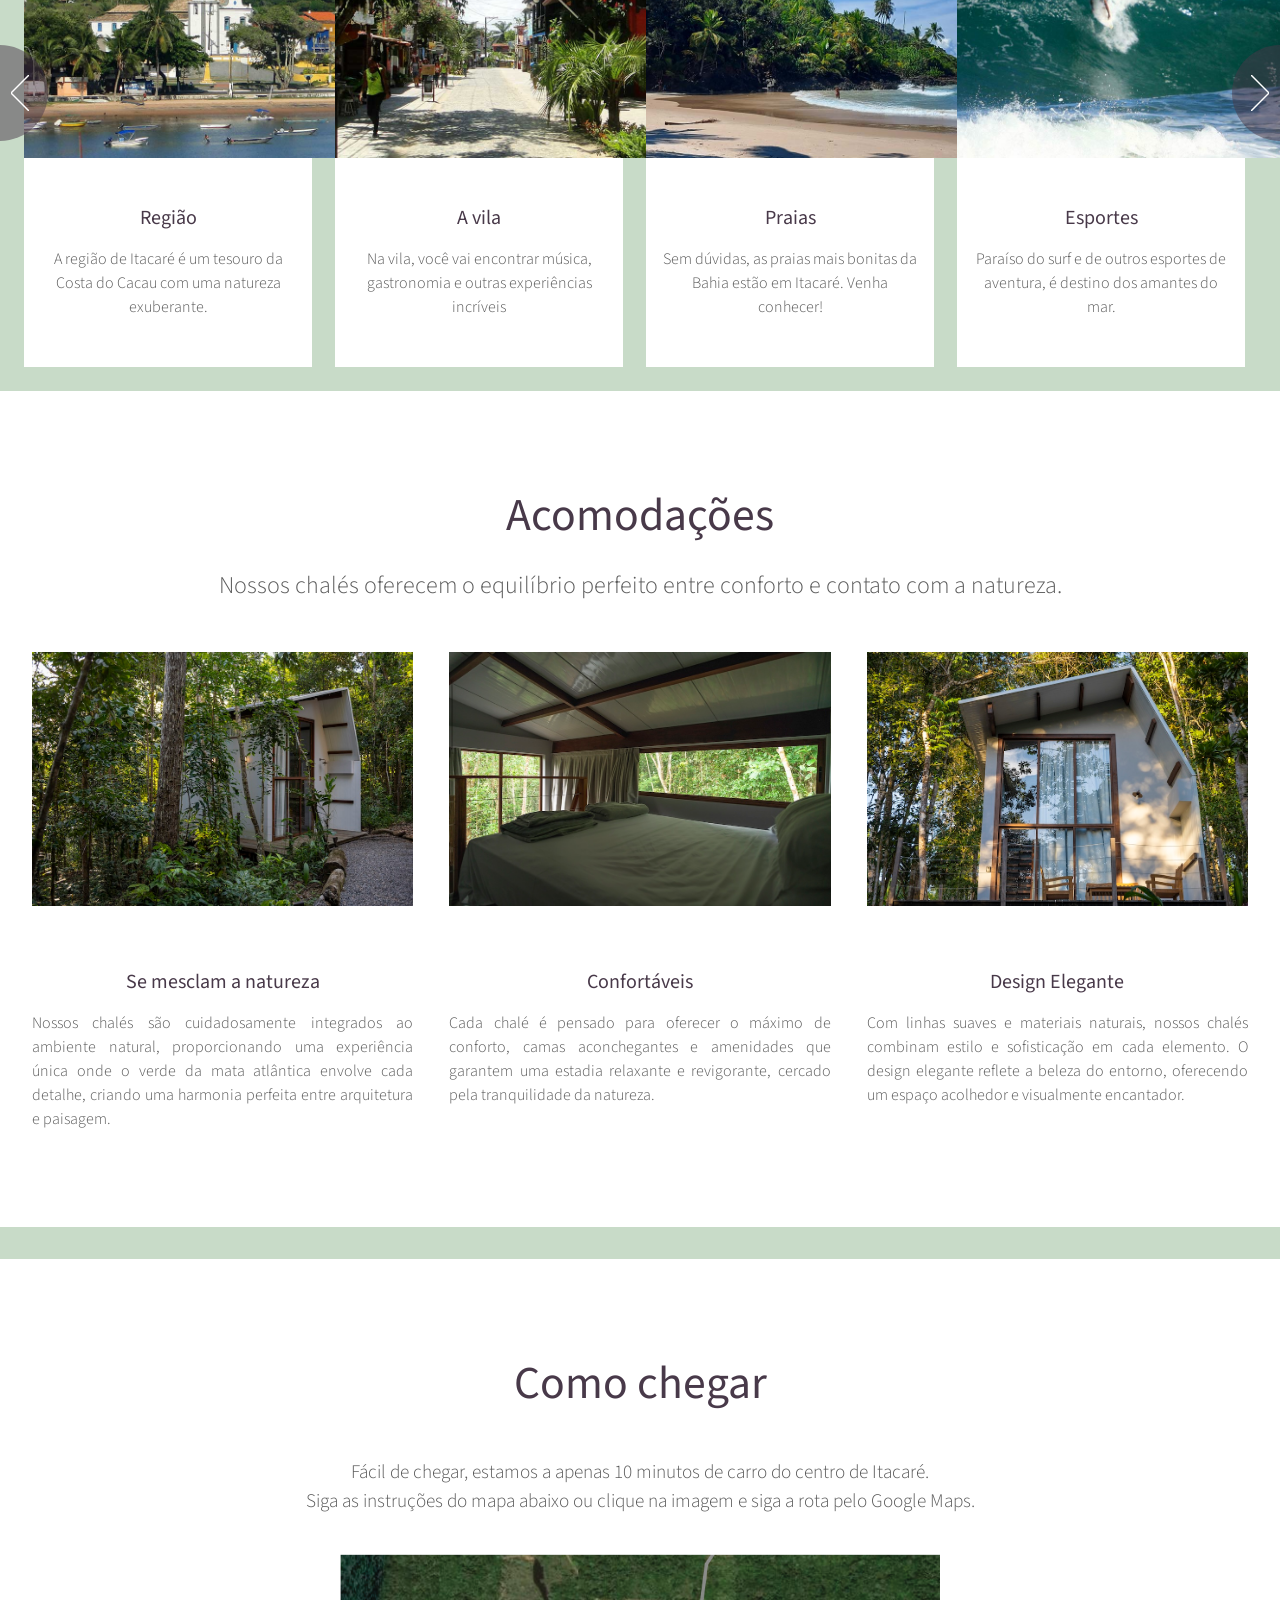
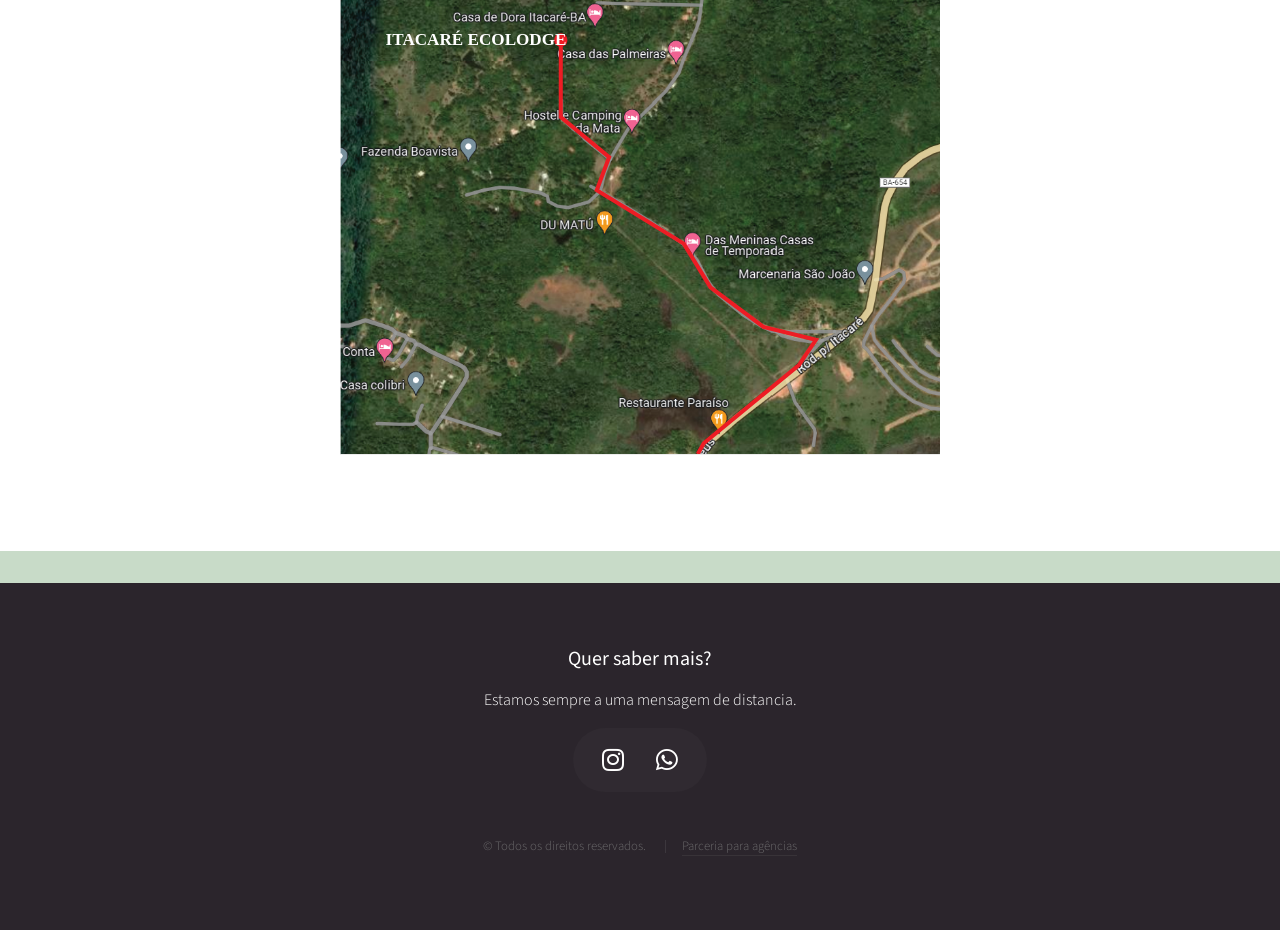
==== commit e2a4c350: "feat: partner landing page for travel agencies in 4 languages Static B2B landing at /parceiros/ (PT)" ====
--- a/index.html
+++ b/index.html
@@ -34,7 +34,7 @@
     <meta name="twitter:image:alt" content="Chalé do Itacaré Ecolodge em meio à mata atlântica" />
 
     <!-- Favicon -->
-    <link rel="icon" type="image/svg+xml" href="images/favicon.png">
+    <link rel="icon" type="image/png" href="images/favicon.png">
 
     <!-- CSS -->
     <link rel="stylesheet" href="assets/css/main.css" />
@@ -246,6 +246,7 @@
 									<div class="copyright">
 										<ul class="menu">
 											<li>&copy; Todos os direitos reservados.</li>
+											<li><a href="parceiros/">Parceria para agências</a></li>
 										</ul>
 									</div>
 							</div>
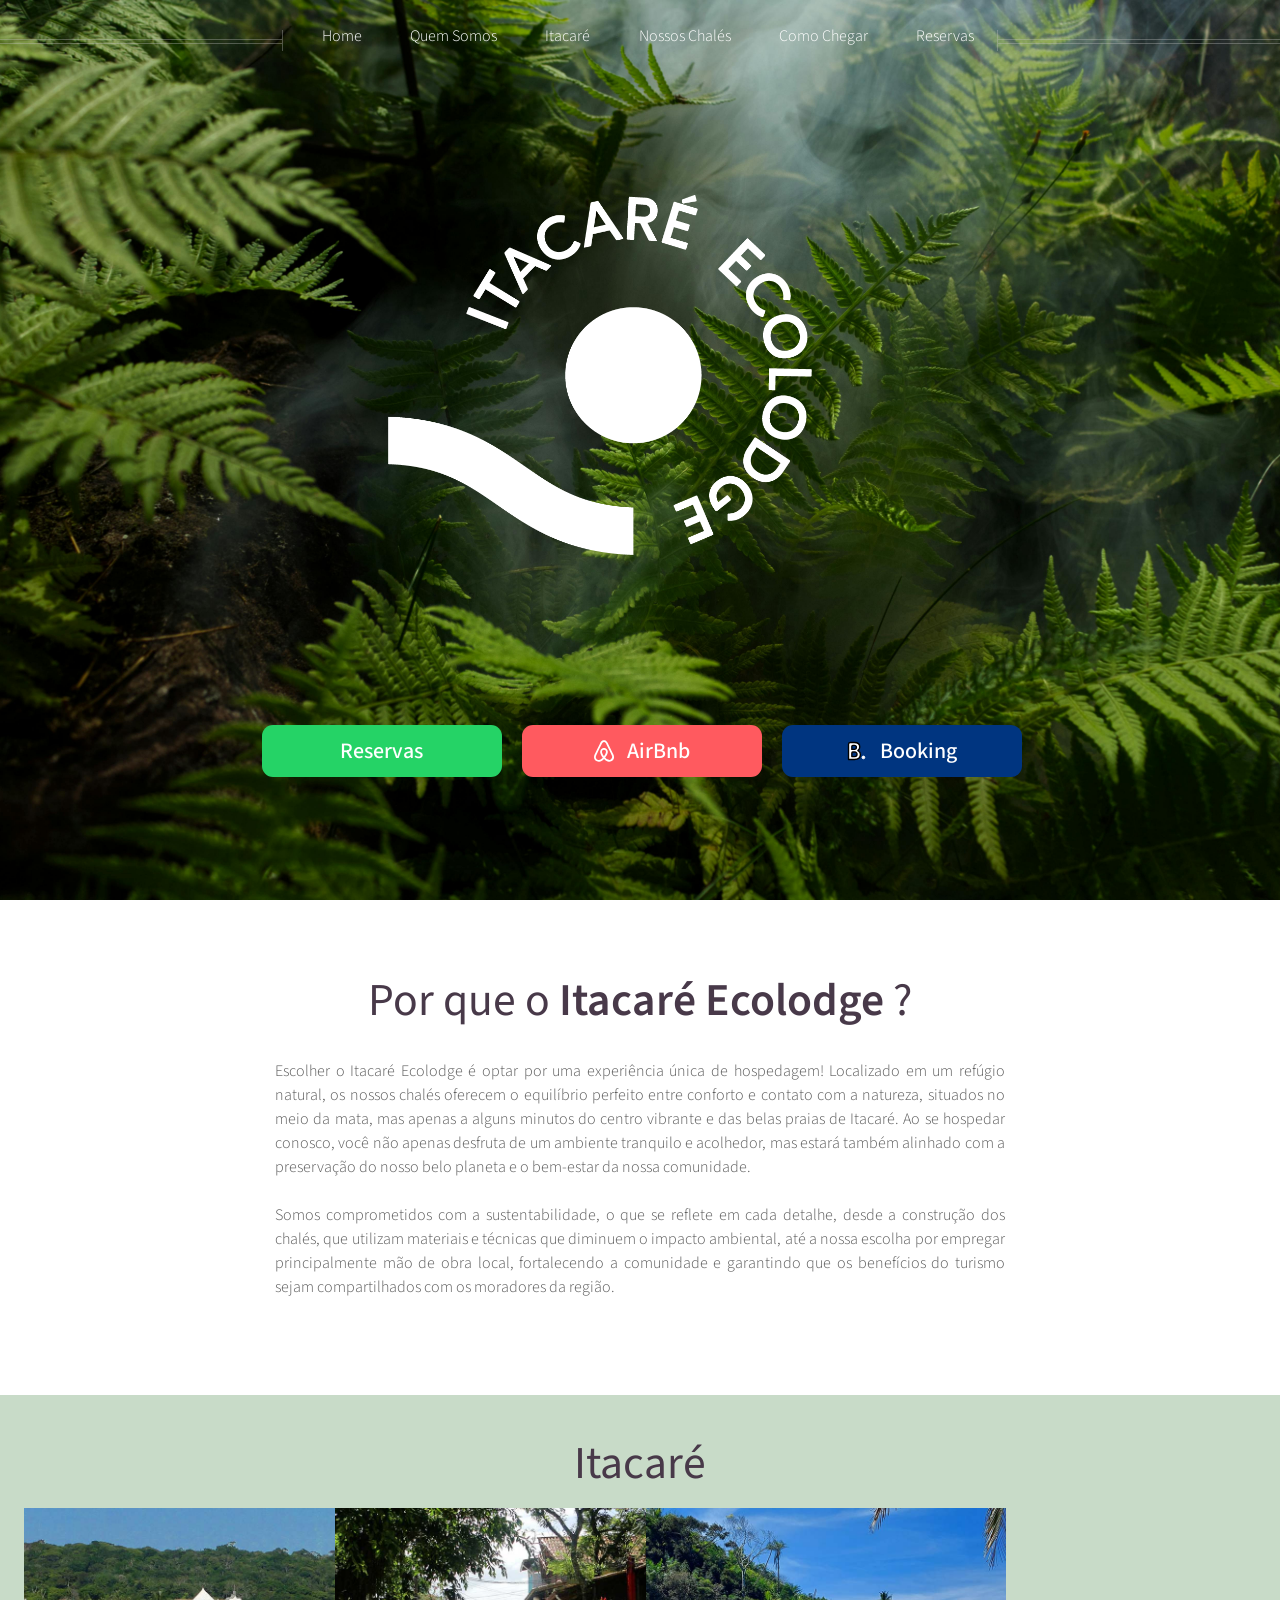
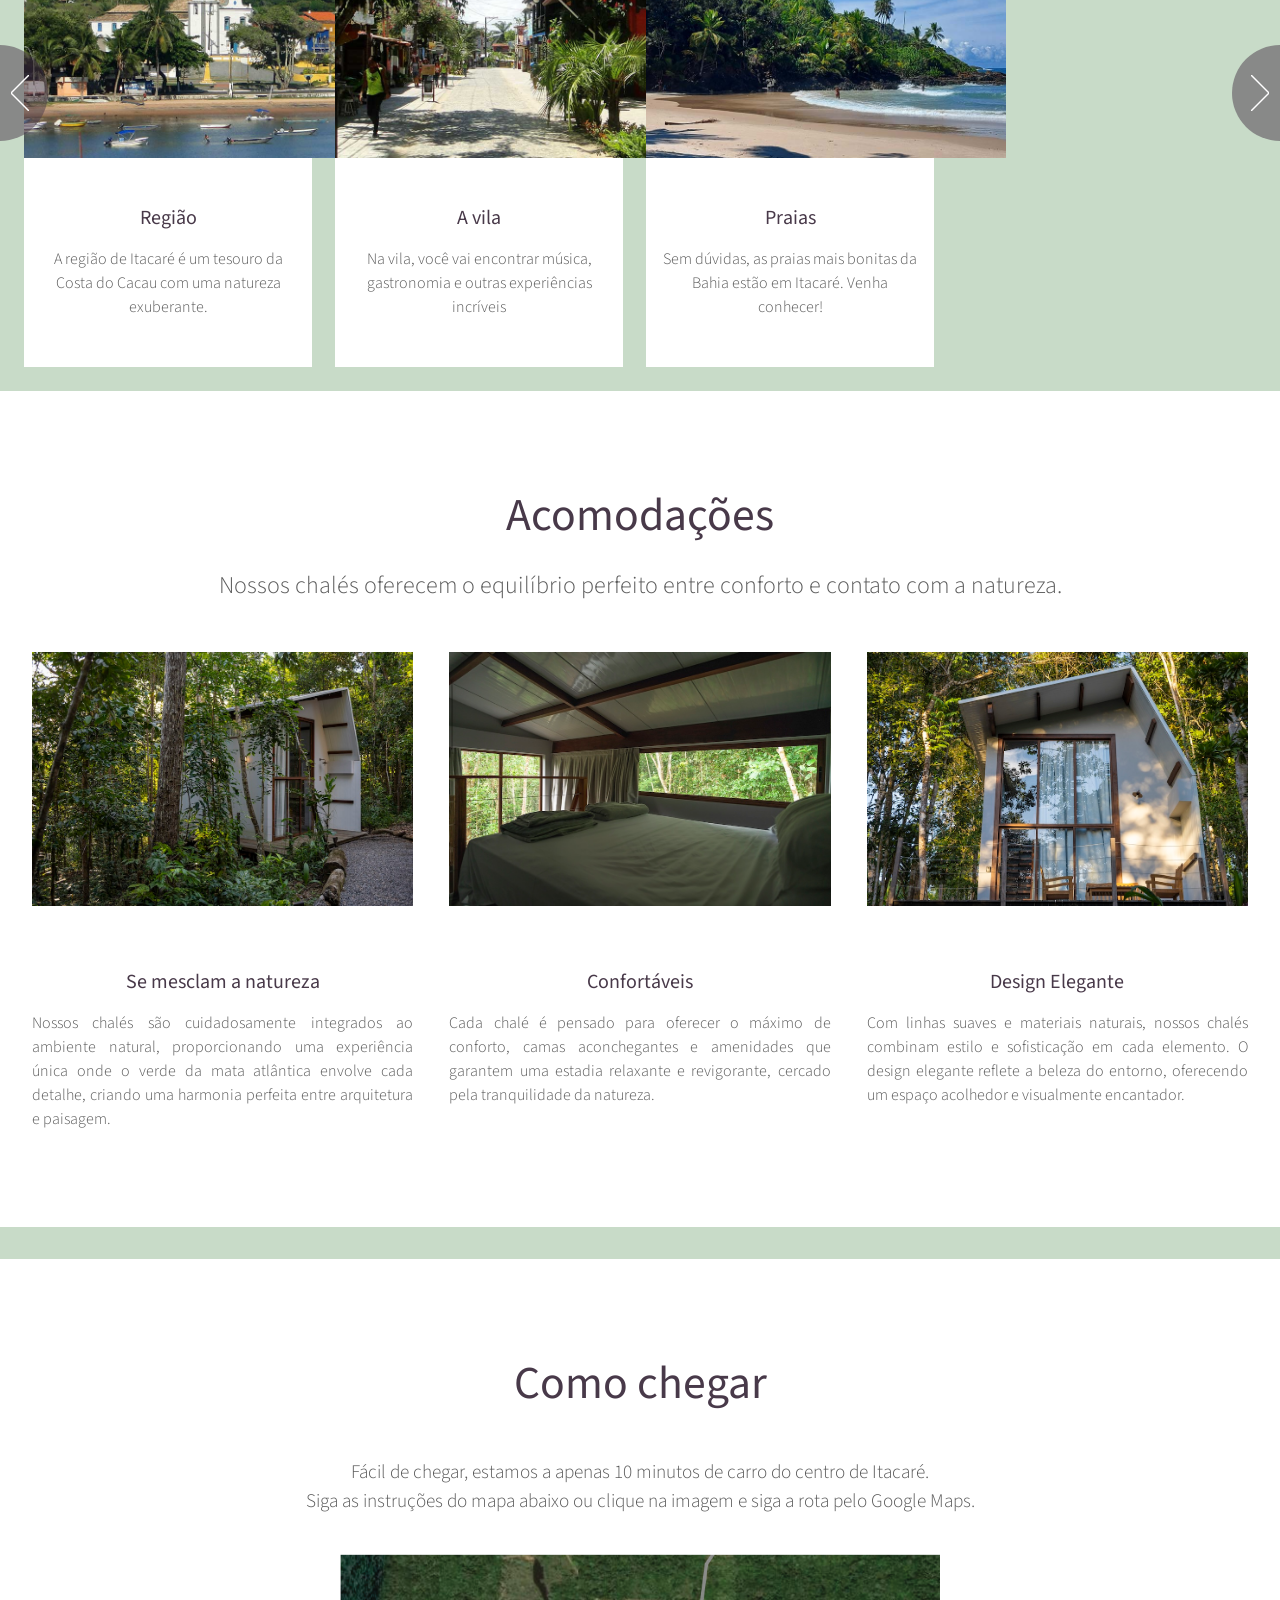
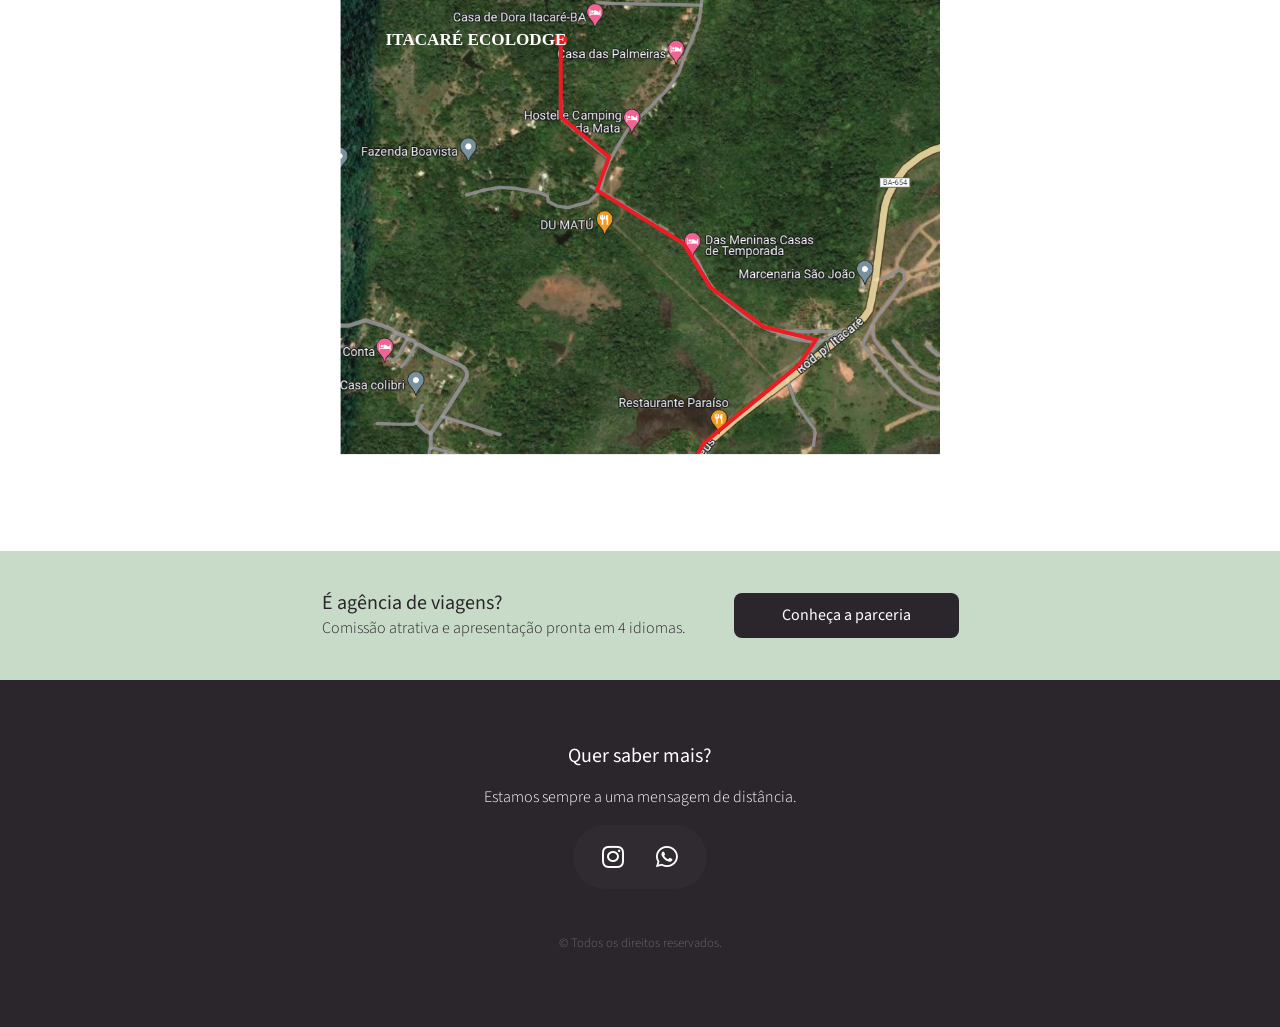
==== commit 4c46f11e: "feat: highlight partner program in a strip above the footer The agency link sat next to the copyrigh" ====
--- a/index.html
+++ b/index.html
@@ -223,6 +223,14 @@
 				</section>
 			</div> -->
 
+			<!-- Partner strip -->
+				<section class="partner-strip">
+					<div class="partner-strip-text">
+						<h3>É agência de viagens?</h3>
+						<p>Comissão atrativa e apresentação pronta em 4 idiomas.</p>
+					</div>
+					<a href="parceiros/" class="button">Conheça a parceria</a>
+				</section>
 
 			<!-- Footer -->
 				<div id="footer">
@@ -235,7 +243,7 @@
 										<header>
 										<h3>Quer saber mais?</h3>
 										</header>
-										<p>Estamos sempre a uma mensagem de distancia.</p>
+										<p>Estamos sempre a uma mensagem de distância.</p>
 										<ul class="icons">
 											<li><a href="https://www.instagram.com/itacareecolodge/" target="_blank" class="icon brands fa-instagram"><span class="label">Instagram</span></a></li>
 											<li><a href="https://wa.me/5573999429945" target="_blank" class="icon brands fa-whatsapp"><span class="label">WhatsApp</span></a></li>
@@ -246,7 +254,6 @@
 									<div class="copyright">
 										<ul class="menu">
 											<li>&copy; Todos os direitos reservados.</li>
-											<li><a href="parceiros/">Parceria para agências</a></li>
 										</ul>
 									</div>
 							</div>
--- a/assets/css/main.css
+++ b/assets/css/main.css
@@ -2542,6 +2542,55 @@
 
 		#main section:first-of-type {
 			padding-top: 2em;
+		}
+
+/* Partner strip */
+
+	.partner-strip {
+		display: flex;
+		align-items: center;
+		justify-content: center;
+		gap: 1em 3em;
+		/* Cancels the 2em bottom margin of the .wrapper above, so the strip sits flush against it. */
+		margin: -2em 0 0 0;
+		padding: 2.5em 1em 2.5em 1em;
+		background: #c8dbc8;
+		color: #2b252c;
+	}
+
+		.partner-strip h3 {
+			color: #2b252c;
+			margin: 0;
+		}
+
+		.partner-strip p {
+			margin: 0;
+			text-align: inherit;
+			text-wrap: balance;
+		}
+
+		.partner-strip .button {
+			flex-shrink: 0;
+			background: #2b252c;
+			font-weight: 400;
+		}
+
+			.partner-strip .button:hover {
+				background: #4a404c;
+			}
+
+			.partner-strip .button:focus-visible {
+				outline: solid 2px #2b252c;
+				outline-offset: 3px;
+			}
+
+		@media screen and (max-width: 736px) {
+
+			.partner-strip {
+				flex-direction: column;
+				text-align: center;
+			}
+
 		}
 
 /* Footer */
